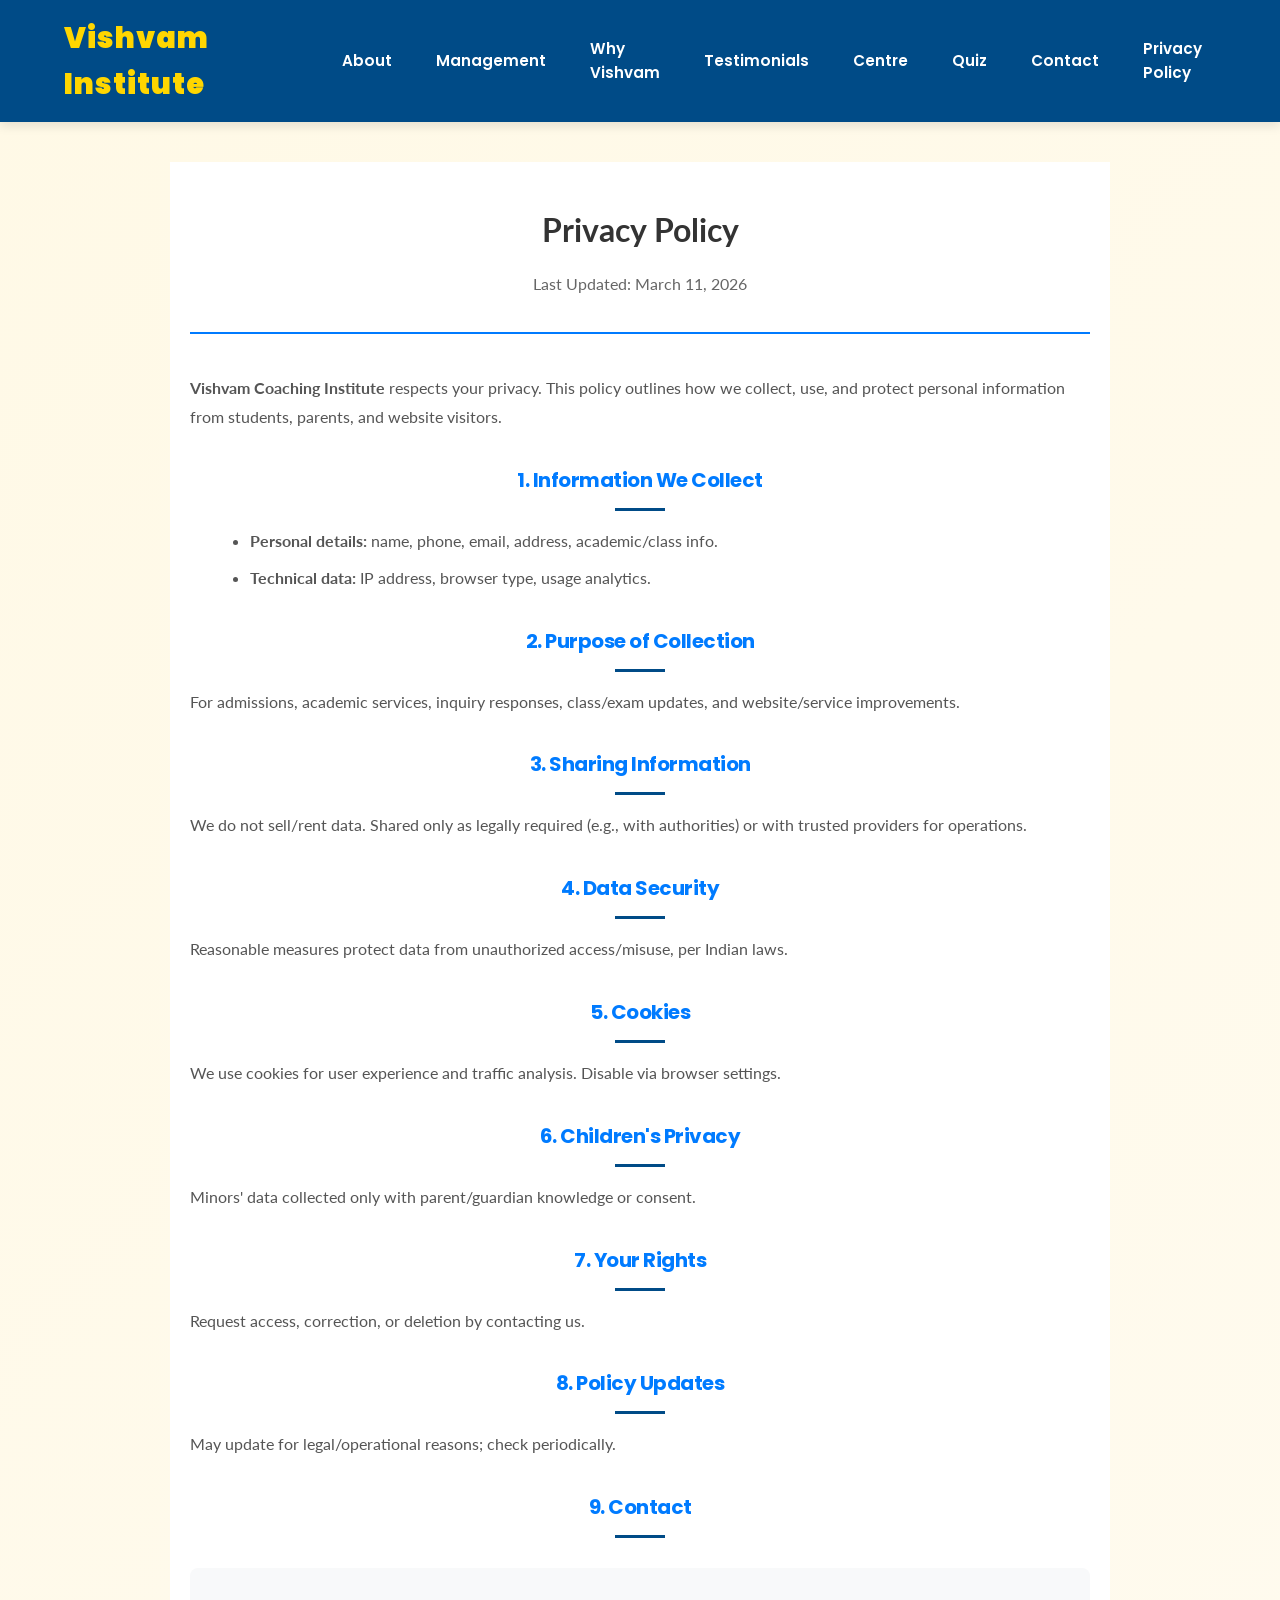
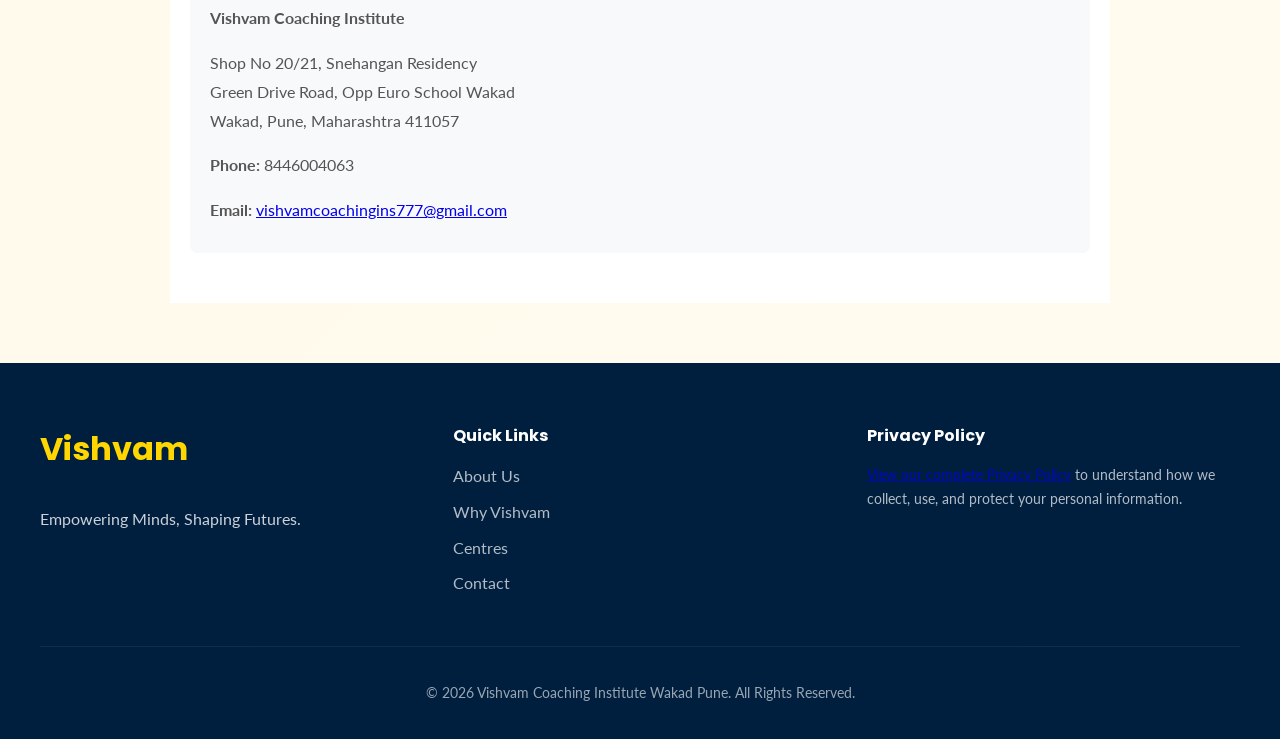
==== privacy.html @ 4aec621d "fix" ====
<!DOCTYPE html>
<html lang="en">
<head>
    <meta charset="UTF-8">
    <meta name="viewport" content="width=device-width, initial-scale=1.0">
    <title>Privacy Policy - Vishvam Coaching Institute</title>
    <link rel="preconnect" href="https://fonts.googleapis.com">
    <link rel="preconnect" href="https://fonts.gstatic.com" crossorigin>
    <link href="https://fonts.googleapis.com/css2?family=Poppins:wght@400;600;700;900&family=Lato:wght@400;700&display=swap"
        rel="stylesheet">
    <link rel="stylesheet" href="styles.css">
    <style>
        .policy-container {
            max-width: 900px;
            margin: 40px auto;
            padding: 20px;
            background: #fff;
        }
        .policy-header {
            text-align: center;
            margin-bottom: 40px;
            padding-bottom: 20px;
            border-bottom: 2px solid #007bff;
        }
        .policy-header h1 {
            color: #333;
            margin-bottom: 10px;
        }
        .policy-header p {
            color: #666;
            font-size: 16px;
        }
        .policy-section {
            margin-bottom: 30px;
            line-height: 1.8;
        }
        .policy-section h2 {
            color: #007bff;
            font-size: 20px;
            margin-bottom: 12px;
            margin-top: 20px;
        }
        .policy-section p, .policy-section ul {
            color: #555;
            font-size: 16px;
            margin-bottom: 12px;
        }
        .policy-section ul {
            margin-left: 20px;
        }
        .policy-section li {
            margin-bottom: 8px;
        }
        .contact-info {
            background: #f8f9fa;
            padding: 20px;
            border-radius: 8px;
            margin-top: 30px;
        }
        .contact-info p {
            margin-bottom: 8px;
        }
    </style>
</head>
<body>
    <nav class="navbar">
        <div class="logo">
            <a href="index.html">Vishvam Institute</a>
        </div>
        <div class="hamburger" id="hamburger">
            <span></span>
            <span></span>
            <span></span>
        </div>
        <div class="nav-links" id="nav-links">
            <a href="index.html#about" class="nav-item">About</a>
            <a href="index.html#team" class="nav-item">Management</a>
            <a href="index.html#why" class="nav-item">Why Vishvam</a>
            <a href="index.html#testimonials" class="nav-item">Testimonials</a>
            <a href="index.html#gallery" class="nav-item">Centre</a>
            <a href="index.html#quiz" class="nav-item">Quiz</a>
            <a href="index.html#contact" class="nav-item">Contact</a>
            <a href="privacy.html" class="nav-item">Privacy Policy</a>
        </div>
    </nav>

    <div class="policy-container">
        <div class="policy-header">
            <h1>Privacy Policy</h1>
            <p>Last Updated: March 11, 2026</p>
        </div>

        <div class="policy-section">
            <p><strong>Vishvam Coaching Institute</strong> respects your privacy. This policy outlines how we collect, use, and protect personal information from students, parents, and website visitors.</p>
        </div>

        <div class="policy-section">
            <h2>1. Information We Collect</h2>
            <ul>
                <li><strong>Personal details:</strong> name, phone, email, address, academic/class info.</li>
                <li><strong>Technical data:</strong> IP address, browser type, usage analytics.</li>
            </ul>
        </div>

        <div class="policy-section">
            <h2>2. Purpose of Collection</h2>
            <p>For admissions, academic services, inquiry responses, class/exam updates, and website/service improvements.</p>
        </div>

        <div class="policy-section">
            <h2>3. Sharing Information</h2>
            <p>We do not sell/rent data. Shared only as legally required (e.g., with authorities) or with trusted providers for operations.</p>
        </div>

        <div class="policy-section">
            <h2>4. Data Security</h2>
            <p>Reasonable measures protect data from unauthorized access/misuse, per Indian laws.</p>
        </div>

        <div class="policy-section">
            <h2>5. Cookies</h2>
            <p>We use cookies for user experience and traffic analysis. Disable via browser settings.</p>
        </div>

        <div class="policy-section">
            <h2>6. Children's Privacy</h2>
            <p>Minors' data collected only with parent/guardian knowledge or consent.</p>
        </div>

        <div class="policy-section">
            <h2>7. Your Rights</h2>
            <p>Request access, correction, or deletion by contacting us.</p>
        </div>

        <div class="policy-section">
            <h2>8. Policy Updates</h2>
            <p>May update for legal/operational reasons; check periodically.</p>
        </div>

        <div class="policy-section">
            <h2>9. Contact</h2>
            <div class="contact-info">
                <p><strong>Vishvam Coaching Institute</strong></p>
                <p>Shop No 20/21, Snehangan Residency<br>Green Drive Road, Opp Euro School Wakad<br>Wakad, Pune, Maharashtra 411057</p>
                <p><strong>Phone:</strong> 8446004063</p>
                <p><strong>Email:</strong> <a href="mailto:vishvamcoachingins777@gmail.com">vishvamcoachingins777@gmail.com</a></p>
            </div>
        </div>
    </div>

    <footer class="modern-footer">
        <div class="footer-content">
            <div class="footer-brand">
                <h3>Vishvam</h3>
                <p>Empowering Minds, Shaping Futures.</p>
            </div>
            <div class="footer-links">
                <h4>Quick Links</h4>
                <a href="index.html#about">About Us</a>
                <a href="index.html#why">Why Vishvam</a>
                <a href="index.html#gallery">Centres</a>
                <a href="index.html#contact">Contact</a>
            </div>
            <div class="footer-legal">
                <h4>Privacy Policy</h4>
                <p><a href="privacy.html">View our complete Privacy Policy</a> to understand how we collect, use, and protect your personal information.</p>
            </div>
        </div>
        <div class="footer-bottom">
            <p>© 2026 Vishvam Coaching Institute Wakad Pune. All Rights Reserved.</p>
        </div>
    </footer>

    <script>
        // Hamburger Menu Script
        const hamburger = document.getElementById('hamburger');
        const navLinks = document.getElementById('nav-links');
        const navItems = document.querySelectorAll('.nav-item');

        hamburger.addEventListener('click', () => {
            navLinks.classList.toggle('active');
            hamburger.classList.toggle('active');
        });

        navItems.forEach(item => {
            item.addEventListener('click', () => {
                navLinks.classList.remove('active');
                hamburger.classList.remove('active');
            });
        });
    </script>
</body>
</html>
---- styles.css ----
body {
    font-family: 'Lato', sans-serif;
    margin: 0;
    background: linear-gradient(135deg, #FFF9E6 0%, #FFFBF0 100%);
    scroll-behavior: smooth;
    color: #333;
    font-weight: 400;
    line-height: 1.6;
}

/* Mobile-first responsive navigation and header */
.navbar {
    background: #004B87;
    padding: 15px 5%;
    display: flex;
    justify-content: space-between;
    align-items: center;
    position: sticky;
    top: 0;
    z-index: 1000;
    box-shadow: 0 4px 10px rgba(0, 0, 0, 0.1);
}

.logo a {
    color: #FFD600;
    font-size: 1.8em;
    font-weight: 900;
    font-family: 'Poppins', sans-serif;
    text-decoration: none;
    letter-spacing: 1px;
}

.nav-links {
    display: flex;
    gap: 20px;
    align-items: center;
}

.nav-links a {
    color: white;
    text-decoration: none;
    font-weight: 600;
    font-family: 'Poppins', sans-serif;
    font-size: 0.95em;
    padding: 8px 12px;
    border-radius: 5px;
    transition: all 0.3s ease;
}

.nav-links a:hover,
.nav-links a.active {
    background: rgba(255, 214, 0, 0.1);
    color: #FFD600;
}

.hamburger {
    display: none;
    flex-direction: column;
    cursor: pointer;
    gap: 6px;
    z-index: 1001;
}

.hamburger span {
    width: 30px;
    height: 3px;
    background-color: white;
    border-radius: 3px;
    transition: all 0.3s ease-in-out;
}

.hamburger.active span:nth-child(1) {
    transform: translateY(9px) rotate(45deg);
}

.hamburger.active span:nth-child(2) {
    opacity: 0;
}

.hamburger.active span:nth-child(3) {
    transform: translateY(-9px) rotate(-45deg);
}

.main-header {
    background: linear-gradient(135deg, #004B87 0%, #001f3f 100%);
    color: white;
    text-align: center;
    padding: 40px 20px 40px;
    position: relative;
    overflow: hidden;
    margin-bottom: 20px;
}


.main-header h1 {
    margin: 0;
    font-size: 3.5em;
    font-weight: 900;
    font-family: 'Poppins', sans-serif;
    color: #FFD600;
    text-shadow: 2px 2px 6px rgba(0, 0, 0, 0.4);
    margin-bottom: 15px;
}

.main-header .tagline {
    font-size: 1.5em;
    font-weight: 400;
    margin-bottom: 30px;
    opacity: 0.95;
    font-family: 'Lato', sans-serif;
}

.header-badges {
    display: flex;
    justify-content: center;
    gap: 15px;
    margin-bottom: 40px;
    flex-wrap: wrap;
}

.badge {
    background: rgba(255, 214, 0, 0.2);
    color: #FFD600;
    padding: 8px 16px;
    border-radius: 50px;
    font-weight: 700;
    border: 1px solid rgba(255, 214, 0, 0.4);
    font-size: 0.9em;
    letter-spacing: 0.5px;
}

.header-actions {
    display: flex;
    justify-content: center;
    gap: 20px;
    position: relative;
    z-index: 2;
    flex-wrap: wrap;
}

.btn {
    padding: 12px 30px;
    border-radius: 50px;
    font-family: 'Poppins', sans-serif;
    font-weight: 700;
    text-decoration: none;
    font-size: 1.1em;
    transition: all 0.3s ease;
    display: inline-block;
}

.btn-primary {
    background: #FFD600;
    color: #004B87;
    box-shadow: 0 4px 15px rgba(255, 214, 0, 0.4);
}

.btn-primary:hover {
    background: #ffea00;
    transform: translateY(-3px);
    box-shadow: 0 6px 20px rgba(255, 214, 0, 0.6);
}

.btn-secondary {
    background: transparent;
    color: white;
    border: 2px solid white;
}

.btn-secondary:hover {
    background: rgba(255, 255, 255, 0.1);
    transform: translateY(-3px);
}

section {
    padding: 25px 20px 20px;
    max-width: 1200px;
    margin: auto;
    animation: fadeInUp 1s ease-out;
}

@keyframes fadeInUp {
    from {
        opacity: 0;
        transform: translateY(30px);
    }

    to {
        opacity: 1;
        transform: translateY(0);
    }
}

h2 {
    text-align: center;
    margin-bottom: 20px;
    color: #333;
    font-size: 2.2em;
    position: relative;
    font-family: 'Poppins', sans-serif;
    font-weight: 700;
    letter-spacing: -0.5px;
}

h2::after {
    content: '';
    display: block;
    width: 50px;
    height: 3px;
    background: #004B87;
    margin: 10px auto;
}

/* Split Layout (Hero/About) */
.split-section {
    display: flex;
    flex-wrap: wrap;
    align-items: center;
    gap: 40px;
}

.split-section h2 {
    text-align: left;
    margin-bottom: 20px;
}

.split-section h2::after {
    margin: 10px 0;
}

.split-content {
    flex: 1;
    min-width: 300px;
}

.split-content p {
    font-size: 1.1em;
    color: #444;
    margin-bottom: 15px;
    line-height: 1.7;
}

.split-actions {
    margin-top: 30px;
    display: flex;
    gap: 15px;
    flex-wrap: wrap;
}

.split-image {
    flex: 1;
    min-width: 300px;
}

.split-image img {
    width: 100%;
    border-radius: 20px;
    box-shadow: 0 10px 30px rgba(0, 0, 0, 0.15);
    transition: transform 0.3s ease;
}

.split-image img:hover {
    transform: translateY(-5px);
}

.btn-outline {
    background: transparent;
    color: #004B87;
    border: 2px solid #004B87;
}

.btn-outline:hover {
    background: #004B87;
    color: white;
}

.full-width {
    width: 100%;
    box-sizing: border-box;
}

.team {
    display: flex;
    gap: 30px;
    flex-wrap: wrap;
    justify-content: center;
}

.card {
    background: white;
    padding: 30px 20px;
    border-radius: 15px;
    width: 280px;
    text-align: center;
    box-shadow: 0 8px 16px rgba(0, 0, 0, 0.1);
    transition: transform 0.3s ease, box-shadow 0.3s ease;
}

.card:hover {
    transform: translateY(-10px);
    box-shadow: 0 12px 24px rgba(0, 0, 0, 0.2);
}

.card h3 {
    margin: 0 0 10px 0;
    color: #004B87;
    font-family: 'Poppins', sans-serif;
    font-weight: 700;
    font-size: 1.3em;
}

.gallery {
    display: flex;
    gap: 20px;
    flex-wrap: wrap;
    justify-content: center;
}

.gallery-item {
    position: relative;
    margin: 0;
    overflow: hidden;
    border-radius: 15px;
    box-shadow: 0 8px 16px rgba(0, 0, 0, 0.1);
    transition: all 0.3s ease;
}

.gallery-item img {
    width: 300px;
    max-width: 100%;
    height: 250px;
        object-fit: cover;
        display: block;
    border-radius: 15px;
    transition: transform 0.3s ease;
    }
    
    .gallery-item figcaption {
        position: absolute;
        bottom: 0;
        left: 0;
        right: 0;
        background: linear-gradient(to top, rgba(0, 75, 135, 0.95), rgba(0, 75, 135, 0.7), transparent);
        color: white;
        padding: 15px;
        text-align: center;
        font-weight: 600;
        font-size: 14px;
        font-family: 'Poppins', sans-serif;
        transform: translateY(0);
    transition: transform 0.3s ease;
}

.gallery-item:hover img {
    transform: scale(1.1);
}

.gallery-item:hover figcaption {
    background: linear-gradient(to top, rgba(0, 75, 135, 0.99), rgba(0, 75, 135, 0.85), rgba(0, 75, 135, 0.6));
}

.testimonials-container {
    position: relative;
    margin: 30px auto;
    max-width: 1200px;
}

.scroll-button {
    position: absolute;
    top: 50%;
    transform: translateY(-50%);
    background: #004B87;
    color: white;
    border: none;
    width: 50px;
    height: 50px;
    border-radius: 50%;
    font-size: 24px;
    cursor: pointer;
    z-index: 10;
    box-shadow: 0 4px 8px rgba(0, 0, 0, 0.2);
    transition: background 0.3s ease;
}

.scroll-button:hover {
    background: #FFD600;
    color: #004B87;
}

.scroll-left {
    left: -70px;
}

.scroll-right {
    right: -70px;
}

.testimonials {
    display: flex;
    gap: 30px;
    flex-wrap: nowrap;
    overflow-x: auto;
    overflow-y: hidden;
    padding: 20px 0;
    scroll-behavior: smooth;
}

.testimonial {
    background: linear-gradient(135deg, #FFD600 0%, #FFC200 100%);
    padding: 30px;
    border-radius: 15px;
    width: 300px;
    min-width: 300px;
    flex-shrink: 0;
    text-align: center;
    box-shadow: 0 8px 16px rgba(0, 0, 0, 0.1);
    transition: transform 0.3s ease, box-shadow 0.3s ease;
    border-left: 5px solid #004B87;
}

.testimonial:hover {
    transform: translateY(-10px);
    box-shadow: 0 12px 24px rgba(0, 0, 0, 0.2);
}

.testimonial p {
    color: #333;
    font-size: 0.95em;
    line-height: 1.7;
    margin: 10px 0;
    font-family: 'Lato', sans-serif;
}

.testimonial .rating {
    color: #004B87;
    font-size: 1.3em;
    margin: 10px 0;
    letter-spacing: 2px;
    font-family: 'Poppins', sans-serif;
}

.testimonial .name {
    font-weight: bold;
    color: #004B87;
    font-size: 1.1em;
    margin-top: 15px;
    font-family: 'Poppins', sans-serif;
    font-weight: 700;
}

.shorts {
    display: flex;
    gap: 20px;
    flex-wrap: wrap;
    justify-content: center;
}

.shorts iframe {
    border-radius: 15px;
    box-shadow: 0 8px 16px rgba(0, 0, 0, 0.1);
    max-width: 100%;
}

/* Contact Section Redesign */
.contact-section {
    background: #fff;
    border-radius: 20px;
    box-shadow: 0 10px 40px rgba(0, 0, 0, 0.08);
    margin: 50px auto;
    padding: 15px 40px;
    max-width: 1200px;
}

.contact-grid {
    display: block;
    margin-top: 30px;
}

.contact-info {
    flex: 1;
    min-width: 300px;
}

.contact-info h3 {
    font-family: 'Poppins', sans-serif;
    color: #004B87;
    font-size: 1.5em;
    margin-top: 0;
    margin-bottom: 20px;
}

.contact-methods-horizontal {
    display: flex;
    flex-wrap: wrap;
    gap: 20px;
    justify-content: space-between;
    margin-top: 30px;
    overflow: scroll;
}

.info-item {
    display: flex;
    gap: 8px;
    margin-bottom: 20px;
    align-items: anchor-center;
    flex: 1;
    min-width: 290px;
}

.info-item .icon {
    font-size: 1.3em;
    background: #f0f4f8;
    padding: 10px;
    border-radius: 50%;
    color: #004B87;
}

.info-item p {
    margin: 0;
    color: #444;
    font-size: 1.05em;
    line-height: 1.5;
    padding-top: 5px;
}

.info-item a {
    color: #004B87;
    text-decoration: none;
    font-weight: bold;
}

.map-container {
    margin-top: 30px;
    border-radius: 10px;
    overflow: hidden;
    box-shadow: 0 5px 15px rgba(0, 0, 0, 0.1);
}


/* Modern Footer */
.modern-footer {
    background: #001f3f;
    color: white;
    padding: 60px 20px 20px;
    margin-top: 60px;
}

.footer-content {
    max-width: 1200px;
    margin: auto;
    display: flex;
    flex-wrap: wrap;
    gap: 40px;
    justify-content: space-between;
}

.footer-brand {
    flex: 1;
    min-width: 250px;
}

.footer-brand h3 {
    color: #FFD600;
    font-family: 'Poppins', sans-serif;
    font-size: 2em;
    margin-top: 0;
}

.footer-brand p {
    opacity: 0.8;
}

.footer-links {
    flex: 1;
    min-width: 150px;
}

.footer-links h4,
.footer-legal h4 {
    color: white;
    font-family: 'Poppins', sans-serif;
    margin-top: 0;
    margin-bottom: 15px;
}

.footer-links a {
    display: block;
    color: rgba(255, 255, 255, 0.7);
    text-decoration: none;
    margin-bottom: 10px;
    transition: color 0.3s ease;
}

.footer-links a:hover {
    color: #FFD600;
}

.footer-legal {
    flex: 1;
    min-width: 250px;
}

.footer-legal p {
    opacity: 0.7;
    font-size: 0.9em;
    line-height: 1.6;
}

.footer-bottom {
    max-width: 1200px;
    margin: 40px auto 0;
    padding-top: 20px;
    border-top: 1px solid rgba(255, 255, 255, 0.1);
    text-align: center;
    opacity: 0.6;
    font-size: 0.9em;
}

.whatsapp {
    position: fixed;
    bottom: 30px;
    right: 30px;
    background: linear-gradient(135deg, #25D366 0%, #128C7E 100%);
    color: white;
    padding: 16px 24px;
    border-radius: 50px;
    text-decoration: none;
    font-weight: bold;
    box-shadow: 0 4px 8px rgba(0, 0, 0, 0.2);
    transition: transform 0.3s ease;
}

.whatsapp:hover {
    transform: scale(1.1);
}

.quiz-container {
    background: white;
    padding: 30px;
    border-radius: 15px;
    box-shadow: 0 8px 16px rgba(0, 0, 0, 0.1);
    max-width: 800px;
    margin: 0 auto;
}

.quiz-question {
    margin: 20px 0;
    padding: 15px;
    background: #f9f9f9;
    border-left: 4px solid #004B87;
    border-radius: 5px;
    font-family: 'Lato', sans-serif;
}

.quiz-question label {
    display: block;
    margin: 10px 0;
    cursor: pointer;
    font-weight: 500;
}

.quiz-question input[type="radio"] {
    margin-right: 10px;
    cursor: pointer;
}

.quiz-button {
    background: linear-gradient(135deg, #004B87 0%, #003d6b 100%);
    color: white;
    border: none;
    padding: 15px 40px;
    border-radius: 8px;
    font-size: 1.1em;
    cursor: pointer;
    margin-top: 30px;
    width: 100%;
    transition: background 0.3s ease;
    font-family: 'Poppins', sans-serif;
    font-weight: 700;
    letter-spacing: 0.5px;
}

.quiz-button:hover {
    background: linear-gradient(135deg, #FFD600 0%, #FFC200 100%);
    color: #004B87;
}

.result-container {
    background: linear-gradient(135deg, #FFD600 0%, #FFC200 100%);
    padding: 30px;
    border-radius: 15px;
    text-align: center;
    margin-top: 30px;
}

.result-score {
    font-size: 3em;
    font-weight: bold;
    color: #004B87;
    margin: 20px 0;
    font-family: 'Poppins', sans-serif;
}

.result-text {
    font-size: 1.3em;
    color: #333;
    margin: 10px 0;
    font-family: 'Lato', sans-serif;
}

.result-button {
    background: #004B87;
    color: white;
    border: none;
    padding: 12px 30px;
    border-radius: 8px;
    font-size: 1em;
    cursor: pointer;
    margin-top: 20px;
    transition: background 0.3s ease;
}

.result-button:hover {
    background: #FFD600;
    color: #004B87;
}

.quiz-progress {
    text-align: center;
    margin-bottom: 30px;
    font-size: 1.1em;
    color: #004B87;
    font-weight: bold;
    font-family: 'Poppins', sans-serif;
    letter-spacing: 0.5px;
}

.why-content {
    background: white;
    padding: 40px;
    border-radius: 15px;
    box-shadow: 0 8px 16px rgba(0, 0, 0, 0.1);
}

.why-content p {
    font-size: 1.05em;
    line-height: 1.8;
    margin-bottom: 25px;
    color: #333;
    transition: transform 0.3s ease;
}

.why-content p:hover {
    transform: translateX(5px);
}

.why-content strong {
    color: #004B87;
    font-family: 'Poppins', sans-serif;
    font-weight: 700;
}

@media (max-width: 900px) {
    .main-header h1 {
        font-size: 2.8em;
    }
}

@media (max-width: 768px) {
    .hamburger {
        display: flex;
    }

    .nav-links {
        position: fixed;
        top: 0;
        right: -100%;
        height: 100vh;
        width: 250px;
        background: #004B87;
        flex-direction: column;
        justify-content: center;
        align-items: center;
        padding: 80px 0 0 0;
        box-shadow: -4px 0 10px rgba(0, 0, 0, 0.2);
        transition: right 0.4s ease;
    }

    .nav-links.active {
        right: 0;
    }

    .nav-links a {
        font-size: 1.2em;
        margin: 15px 0;
        width: 100%;
        text-align: center;
    }

    .main-header {
        padding: 80px 15px 60px;
    }

    .main-header h1 {
        font-size: 2.2em;
    }

    .main-header .tagline {
        font-size: 1.2em;
    }

    section {
        padding: 40px 15px;
    }

    h2 {
        font-size: 1.8em;
    }

    .card {
        width: 100%;
    }
}

@media (max-width: 480px) {
    .scroll-button {
        display: none;
    }

    .logo a {
        font-size: 1.5em;
    }

    .main-header {
        padding: 60px 10px 50px;
    }

    .main-header h1 {
        font-size: 1.8em;
    }

    .main-header .tagline {
        font-size: 1em;
        margin-bottom: 20px;
    }

    .header-badges {
        gap: 10px;
        margin-bottom: 25px;
    }

    .badge {
        font-size: 0.8em;
        padding: 6px 12px;
    }

    .header-actions {
        flex-direction: column;
        gap: 15px;
        width: 100%;
    }

    .btn {
        width: 100%;
        box-sizing: border-box;
    }

    section {
        padding: 30px 10px;
    }

    h2 {
        font-size: 1.5em;
    }

    .gallery img {
        width: 100%;
        height: auto;
    }
}
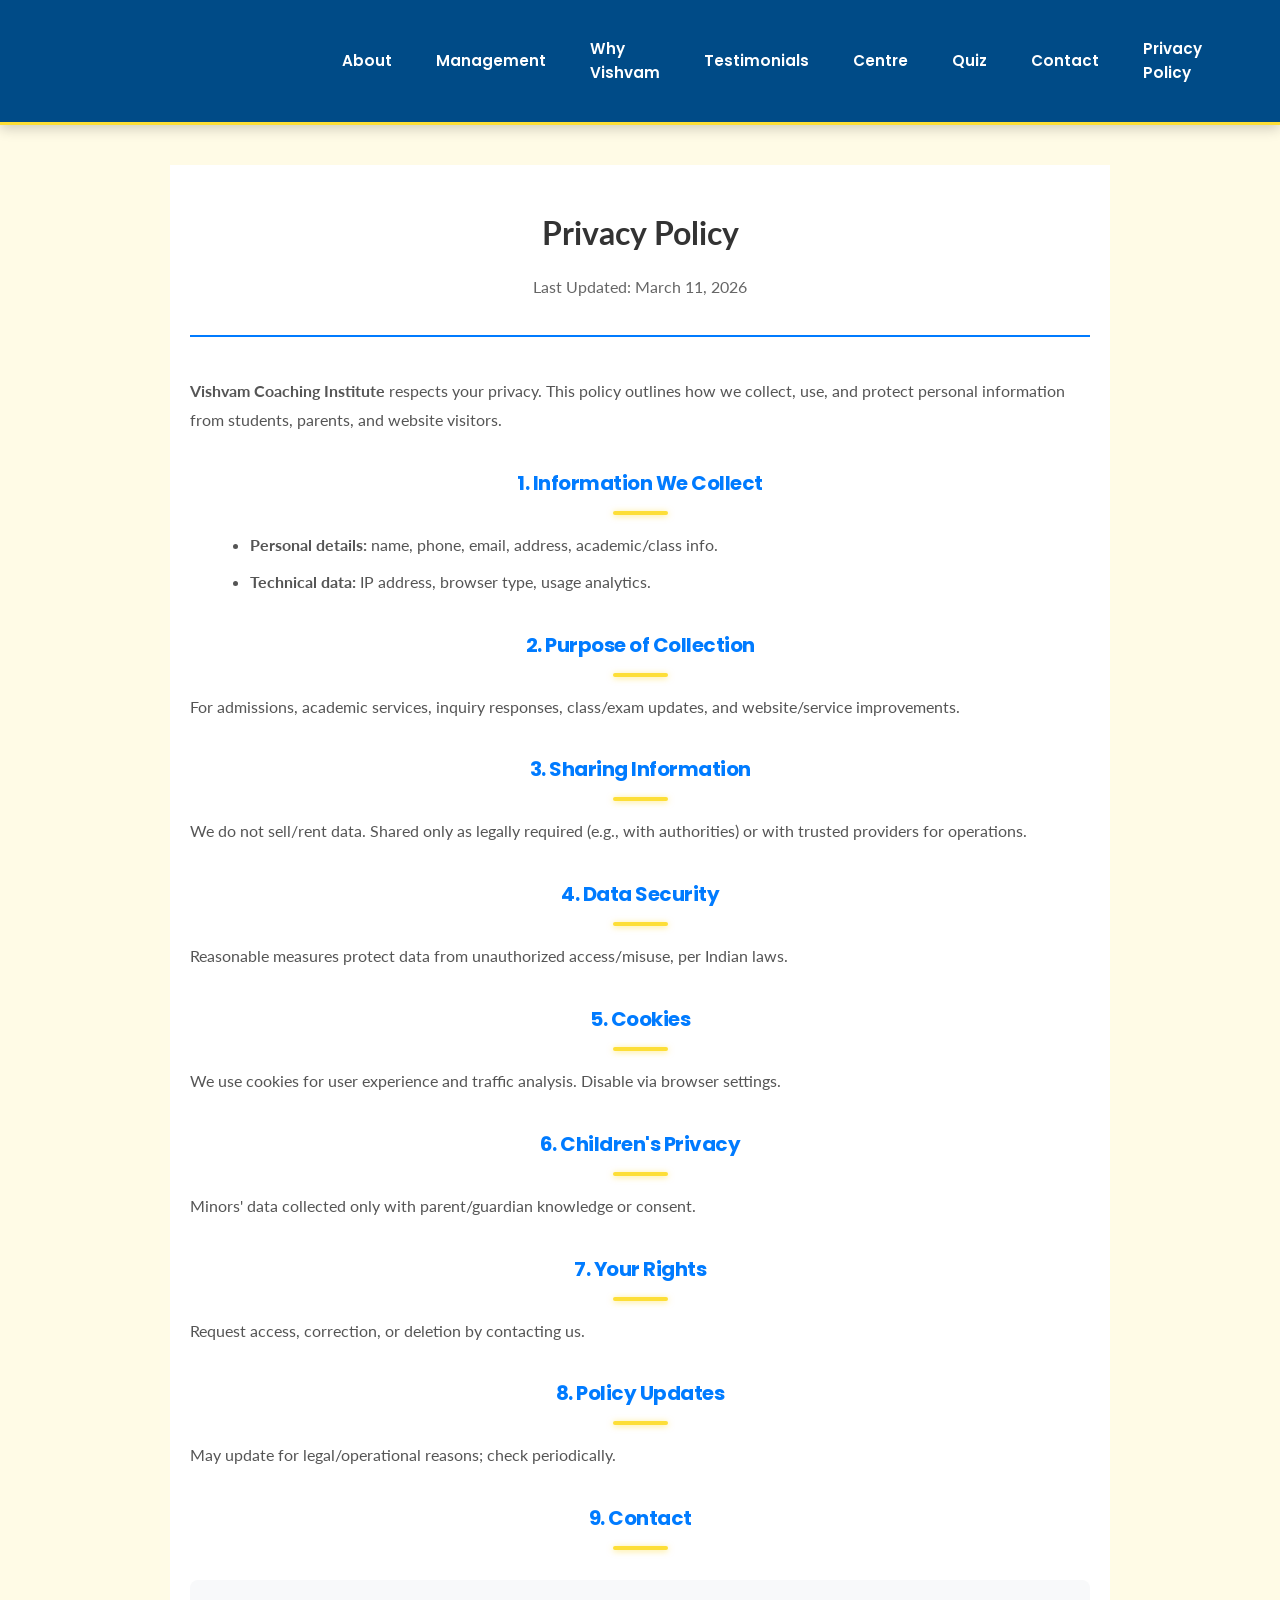
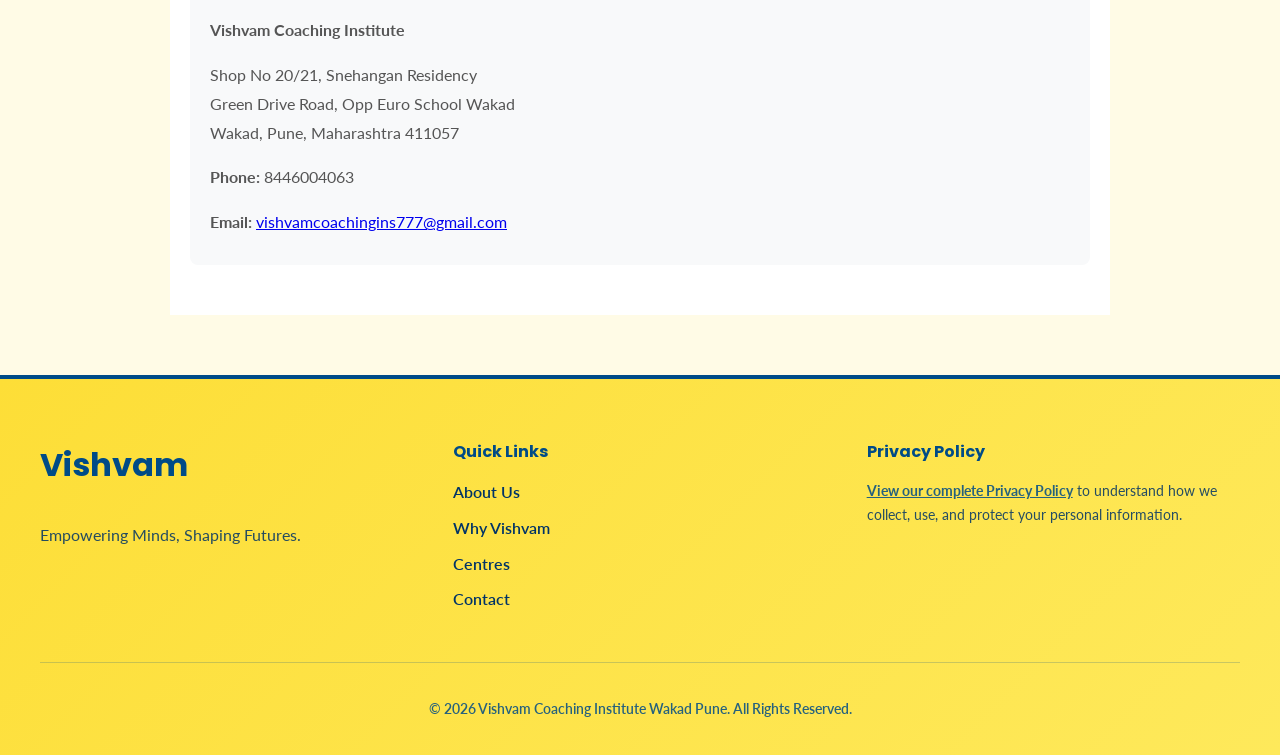
==== commit 16a4ac60: "fix" ====
--- a/privacy.html
+++ b/privacy.html
@@ -1,193 +1,193 @@
-<!DOCTYPE html>
-<html lang="en">
-<head>
-    <meta charset="UTF-8">
-    <meta name="viewport" content="width=device-width, initial-scale=1.0">
-    <title>Privacy Policy - Vishvam Coaching Institute</title>
-    <link rel="preconnect" href="https://fonts.googleapis.com">
-    <link rel="preconnect" href="https://fonts.gstatic.com" crossorigin>
-    <link href="https://fonts.googleapis.com/css2?family=Poppins:wght@400;600;700;900&family=Lato:wght@400;700&display=swap"
-        rel="stylesheet">
-    <link rel="stylesheet" href="styles.css">
-    <style>
-        .policy-container {
-            max-width: 900px;
-            margin: 40px auto;
-            padding: 20px;
-            background: #fff;
-        }
-        .policy-header {
-            text-align: center;
-            margin-bottom: 40px;
-            padding-bottom: 20px;
-            border-bottom: 2px solid #007bff;
-        }
-        .policy-header h1 {
-            color: #333;
-            margin-bottom: 10px;
-        }
-        .policy-header p {
-            color: #666;
-            font-size: 16px;
-        }
-        .policy-section {
-            margin-bottom: 30px;
-            line-height: 1.8;
-        }
-        .policy-section h2 {
-            color: #007bff;
-            font-size: 20px;
-            margin-bottom: 12px;
-            margin-top: 20px;
-        }
-        .policy-section p, .policy-section ul {
-            color: #555;
-            font-size: 16px;
-            margin-bottom: 12px;
-        }
-        .policy-section ul {
-            margin-left: 20px;
-        }
-        .policy-section li {
-            margin-bottom: 8px;
-        }
-        .contact-info {
-            background: #f8f9fa;
-            padding: 20px;
-            border-radius: 8px;
-            margin-top: 30px;
-        }
-        .contact-info p {
-            margin-bottom: 8px;
-        }
-    </style>
-</head>
-<body>
-    <nav class="navbar">
-        <div class="logo">
-            <a href="index.html">Vishvam Institute</a>
-        </div>
-        <div class="hamburger" id="hamburger">
-            <span></span>
-            <span></span>
-            <span></span>
-        </div>
-        <div class="nav-links" id="nav-links">
-            <a href="index.html#about" class="nav-item">About</a>
-            <a href="index.html#team" class="nav-item">Management</a>
-            <a href="index.html#why" class="nav-item">Why Vishvam</a>
-            <a href="index.html#testimonials" class="nav-item">Testimonials</a>
-            <a href="index.html#gallery" class="nav-item">Centre</a>
-            <a href="index.html#quiz" class="nav-item">Quiz</a>
-            <a href="index.html#contact" class="nav-item">Contact</a>
-            <a href="privacy.html" class="nav-item">Privacy Policy</a>
-        </div>
-    </nav>
-
-    <div class="policy-container">
-        <div class="policy-header">
-            <h1>Privacy Policy</h1>
-            <p>Last Updated: March 11, 2026</p>
-        </div>
-
-        <div class="policy-section">
-            <p><strong>Vishvam Coaching Institute</strong> respects your privacy. This policy outlines how we collect, use, and protect personal information from students, parents, and website visitors.</p>
-        </div>
-
-        <div class="policy-section">
-            <h2>1. Information We Collect</h2>
-            <ul>
-                <li><strong>Personal details:</strong> name, phone, email, address, academic/class info.</li>
-                <li><strong>Technical data:</strong> IP address, browser type, usage analytics.</li>
-            </ul>
-        </div>
-
-        <div class="policy-section">
-            <h2>2. Purpose of Collection</h2>
-            <p>For admissions, academic services, inquiry responses, class/exam updates, and website/service improvements.</p>
-        </div>
-
-        <div class="policy-section">
-            <h2>3. Sharing Information</h2>
-            <p>We do not sell/rent data. Shared only as legally required (e.g., with authorities) or with trusted providers for operations.</p>
-        </div>
-
-        <div class="policy-section">
-            <h2>4. Data Security</h2>
-            <p>Reasonable measures protect data from unauthorized access/misuse, per Indian laws.</p>
-        </div>
-
-        <div class="policy-section">
-            <h2>5. Cookies</h2>
-            <p>We use cookies for user experience and traffic analysis. Disable via browser settings.</p>
-        </div>
-
-        <div class="policy-section">
-            <h2>6. Children's Privacy</h2>
-            <p>Minors' data collected only with parent/guardian knowledge or consent.</p>
-        </div>
-
-        <div class="policy-section">
-            <h2>7. Your Rights</h2>
-            <p>Request access, correction, or deletion by contacting us.</p>
-        </div>
-
-        <div class="policy-section">
-            <h2>8. Policy Updates</h2>
-            <p>May update for legal/operational reasons; check periodically.</p>
-        </div>
-
-        <div class="policy-section">
-            <h2>9. Contact</h2>
-            <div class="contact-info">
-                <p><strong>Vishvam Coaching Institute</strong></p>
-                <p>Shop No 20/21, Snehangan Residency<br>Green Drive Road, Opp Euro School Wakad<br>Wakad, Pune, Maharashtra 411057</p>
-                <p><strong>Phone:</strong> 8446004063</p>
-                <p><strong>Email:</strong> <a href="mailto:vishvamcoachingins777@gmail.com">vishvamcoachingins777@gmail.com</a></p>
-            </div>
-        </div>
-    </div>
-
-    <footer class="modern-footer">
-        <div class="footer-content">
-            <div class="footer-brand">
-                <h3>Vishvam</h3>
-                <p>Empowering Minds, Shaping Futures.</p>
-            </div>
-            <div class="footer-links">
-                <h4>Quick Links</h4>
-                <a href="index.html#about">About Us</a>
-                <a href="index.html#why">Why Vishvam</a>
-                <a href="index.html#gallery">Centres</a>
-                <a href="index.html#contact">Contact</a>
-            </div>
-            <div class="footer-legal">
-                <h4>Privacy Policy</h4>
-                <p><a href="privacy.html">View our complete Privacy Policy</a> to understand how we collect, use, and protect your personal information.</p>
-            </div>
-        </div>
-        <div class="footer-bottom">
-            <p>© 2026 Vishvam Coaching Institute Wakad Pune. All Rights Reserved.</p>
-        </div>
-    </footer>
-
-    <script>
-        // Hamburger Menu Script
-        const hamburger = document.getElementById('hamburger');
-        const navLinks = document.getElementById('nav-links');
-        const navItems = document.querySelectorAll('.nav-item');
-
-        hamburger.addEventListener('click', () => {
-            navLinks.classList.toggle('active');
-            hamburger.classList.toggle('active');
-        });
-
-        navItems.forEach(item => {
-            item.addEventListener('click', () => {
-                navLinks.classList.remove('active');
-                hamburger.classList.remove('active');
-            });
-        });
-    </script>
-</body>
-</html>
+<!DOCTYPE html>
+<html lang="en">
+<head>
+    <meta charset="UTF-8">
+    <meta name="viewport" content="width=device-width, initial-scale=1.0">
+    <title>Privacy Policy - Vishvam Coaching Institute</title>
+    <link rel="preconnect" href="https://fonts.googleapis.com">
+    <link rel="preconnect" href="https://fonts.gstatic.com" crossorigin>
+    <link href="https://fonts.googleapis.com/css2?family=Poppins:wght@400;600;700;900&family=Lato:wght@400;700&display=swap"
+        rel="stylesheet">
+    <link rel="stylesheet" href="styles.css">
+    <style>
+        .policy-container {
+            max-width: 900px;
+            margin: 40px auto;
+            padding: 20px;
+            background: #fff;
+        }
+        .policy-header {
+            text-align: center;
+            margin-bottom: 40px;
+            padding-bottom: 20px;
+            border-bottom: 2px solid #007bff;
+        }
+        .policy-header h1 {
+            color: #333;
+            margin-bottom: 10px;
+        }
+        .policy-header p {
+            color: #666;
+            font-size: 16px;
+        }
+        .policy-section {
+            margin-bottom: 30px;
+            line-height: 1.8;
+        }
+        .policy-section h2 {
+            color: #007bff;
+            font-size: 20px;
+            margin-bottom: 12px;
+            margin-top: 20px;
+        }
+        .policy-section p, .policy-section ul {
+            color: #555;
+            font-size: 16px;
+            margin-bottom: 12px;
+        }
+        .policy-section ul {
+            margin-left: 20px;
+        }
+        .policy-section li {
+            margin-bottom: 8px;
+        }
+        .contact-info {
+            background: #f8f9fa;
+            padding: 20px;
+            border-radius: 8px;
+            margin-top: 30px;
+        }
+        .contact-info p {
+            margin-bottom: 8px;
+        }
+    </style>
+</head>
+<body>
+    <nav class="navbar">
+        <div class="logo">
+            <a href="index.html">Vishvam Institute</a>
+        </div>
+        <div class="hamburger" id="hamburger">
+            <span></span>
+            <span></span>
+            <span></span>
+        </div>
+        <div class="nav-links" id="nav-links">
+            <a href="index.html#about" class="nav-item">About</a>
+            <a href="index.html#team" class="nav-item">Management</a>
+            <a href="index.html#why" class="nav-item">Why Vishvam</a>
+            <a href="index.html#testimonials" class="nav-item">Testimonials</a>
+            <a href="index.html#gallery" class="nav-item">Centre</a>
+            <a href="index.html#quiz" class="nav-item">Quiz</a>
+            <a href="index.html#contact" class="nav-item">Contact</a>
+            <a href="privacy.html" class="nav-item">Privacy Policy</a>
+        </div>
+    </nav>
+
+    <div class="policy-container">
+        <div class="policy-header">
+            <h1>Privacy Policy</h1>
+            <p>Last Updated: March 11, 2026</p>
+        </div>
+
+        <div class="policy-section">
+            <p><strong>Vishvam Coaching Institute</strong> respects your privacy. This policy outlines how we collect, use, and protect personal information from students, parents, and website visitors.</p>
+        </div>
+
+        <div class="policy-section">
+            <h2>1. Information We Collect</h2>
+            <ul>
+                <li><strong>Personal details:</strong> name, phone, email, address, academic/class info.</li>
+                <li><strong>Technical data:</strong> IP address, browser type, usage analytics.</li>
+            </ul>
+        </div>
+
+        <div class="policy-section">
+            <h2>2. Purpose of Collection</h2>
+            <p>For admissions, academic services, inquiry responses, class/exam updates, and website/service improvements.</p>
+        </div>
+
+        <div class="policy-section">
+            <h2>3. Sharing Information</h2>
+            <p>We do not sell/rent data. Shared only as legally required (e.g., with authorities) or with trusted providers for operations.</p>
+        </div>
+
+        <div class="policy-section">
+            <h2>4. Data Security</h2>
+            <p>Reasonable measures protect data from unauthorized access/misuse, per Indian laws.</p>
+        </div>
+
+        <div class="policy-section">
+            <h2>5. Cookies</h2>
+            <p>We use cookies for user experience and traffic analysis. Disable via browser settings.</p>
+        </div>
+
+        <div class="policy-section">
+            <h2>6. Children's Privacy</h2>
+            <p>Minors' data collected only with parent/guardian knowledge or consent.</p>
+        </div>
+
+        <div class="policy-section">
+            <h2>7. Your Rights</h2>
+            <p>Request access, correction, or deletion by contacting us.</p>
+        </div>
+
+        <div class="policy-section">
+            <h2>8. Policy Updates</h2>
+            <p>May update for legal/operational reasons; check periodically.</p>
+        </div>
+
+        <div class="policy-section">
+            <h2>9. Contact</h2>
+            <div class="contact-info">
+                <p><strong>Vishvam Coaching Institute</strong></p>
+                <p>Shop No 20/21, Snehangan Residency<br>Green Drive Road, Opp Euro School Wakad<br>Wakad, Pune, Maharashtra 411057</p>
+                <p><strong>Phone:</strong> 8446004063</p>
+                <p><strong>Email:</strong> <a href="mailto:vishvamcoachingins777@gmail.com">vishvamcoachingins777@gmail.com</a></p>
+            </div>
+        </div>
+    </div>
+
+    <footer class="modern-footer">
+        <div class="footer-content">
+            <div class="footer-brand">
+                <h3>Vishvam</h3>
+                <p>Empowering Minds, Shaping Futures.</p>
+            </div>
+            <div class="footer-links">
+                <h4>Quick Links</h4>
+                <a href="index.html#about">About Us</a>
+                <a href="index.html#why">Why Vishvam</a>
+                <a href="index.html#gallery">Centres</a>
+                <a href="index.html#contact">Contact</a>
+            </div>
+            <div class="footer-legal">
+                <h4>Privacy Policy</h4>
+                <p><a href="privacy.html">View our complete Privacy Policy</a> to understand how we collect, use, and protect your personal information.</p>
+            </div>
+        </div>
+        <div class="footer-bottom">
+            <p>© 2026 Vishvam Coaching Institute Wakad Pune. All Rights Reserved.</p>
+        </div>
+    </footer>
+
+    <script>
+        // Hamburger Menu Script
+        const hamburger = document.getElementById('hamburger');
+        const navLinks = document.getElementById('nav-links');
+        const navItems = document.querySelectorAll('.nav-item');
+
+        hamburger.addEventListener('click', () => {
+            navLinks.classList.toggle('active');
+            hamburger.classList.toggle('active');
+        });
+
+        navItems.forEach(item => {
+            item.addEventListener('click', () => {
+                navLinks.classList.remove('active');
+                hamburger.classList.remove('active');
+            });
+        });
+    </script>
+</body>
+</html>
--- a/styles.css
+++ b/styles.css
@@ -1,880 +1,1023 @@
-body {
-    font-family: 'Lato', sans-serif;
-    margin: 0;
-    background: linear-gradient(135deg, #FFF9E6 0%, #FFFBF0 100%);
-    scroll-behavior: smooth;
-    color: #333;
-    font-weight: 400;
-    line-height: 1.6;
-}
-
-/* Mobile-first responsive navigation and header */
-.navbar {
-    background: #004B87;
-    padding: 15px 5%;
-    display: flex;
-    justify-content: space-between;
-    align-items: center;
-    position: sticky;
-    top: 0;
-    z-index: 1000;
-    box-shadow: 0 4px 10px rgba(0, 0, 0, 0.1);
-}
-
-.logo a {
-    color: #FFD600;
-    font-size: 1.8em;
-    font-weight: 900;
-    font-family: 'Poppins', sans-serif;
-    text-decoration: none;
-    letter-spacing: 1px;
-}
-
-.nav-links {
-    display: flex;
-    gap: 20px;
-    align-items: center;
-}
-
-.nav-links a {
-    color: white;
-    text-decoration: none;
-    font-weight: 600;
-    font-family: 'Poppins', sans-serif;
-    font-size: 0.95em;
-    padding: 8px 12px;
-    border-radius: 5px;
-    transition: all 0.3s ease;
-}
-
-.nav-links a:hover,
-.nav-links a.active {
-    background: rgba(255, 214, 0, 0.1);
-    color: #FFD600;
-}
-
-.hamburger {
-    display: none;
-    flex-direction: column;
-    cursor: pointer;
-    gap: 6px;
-    z-index: 1001;
-}
-
-.hamburger span {
-    width: 30px;
-    height: 3px;
-    background-color: white;
-    border-radius: 3px;
-    transition: all 0.3s ease-in-out;
-}
-
-.hamburger.active span:nth-child(1) {
-    transform: translateY(9px) rotate(45deg);
-}
-
-.hamburger.active span:nth-child(2) {
-    opacity: 0;
-}
-
-.hamburger.active span:nth-child(3) {
-    transform: translateY(-9px) rotate(-45deg);
-}
-
-.main-header {
-    background: linear-gradient(135deg, #004B87 0%, #001f3f 100%);
-    color: white;
-    text-align: center;
-    padding: 40px 20px 40px;
-    position: relative;
-    overflow: hidden;
-    margin-bottom: 20px;
-}
-
-
-.main-header h1 {
-    margin: 0;
-    font-size: 3.5em;
-    font-weight: 900;
-    font-family: 'Poppins', sans-serif;
-    color: #FFD600;
-    text-shadow: 2px 2px 6px rgba(0, 0, 0, 0.4);
-    margin-bottom: 15px;
-}
-
-.main-header .tagline {
-    font-size: 1.5em;
-    font-weight: 400;
-    margin-bottom: 30px;
-    opacity: 0.95;
-    font-family: 'Lato', sans-serif;
-}
-
-.header-badges {
-    display: flex;
-    justify-content: center;
-    gap: 15px;
-    margin-bottom: 40px;
-    flex-wrap: wrap;
-}
-
-.badge {
-    background: rgba(255, 214, 0, 0.2);
-    color: #FFD600;
-    padding: 8px 16px;
-    border-radius: 50px;
-    font-weight: 700;
-    border: 1px solid rgba(255, 214, 0, 0.4);
-    font-size: 0.9em;
-    letter-spacing: 0.5px;
-}
-
-.header-actions {
-    display: flex;
-    justify-content: center;
-    gap: 20px;
-    position: relative;
-    z-index: 2;
-    flex-wrap: wrap;
-}
-
-.btn {
-    padding: 12px 30px;
-    border-radius: 50px;
-    font-family: 'Poppins', sans-serif;
-    font-weight: 700;
-    text-decoration: none;
-    font-size: 1.1em;
-    transition: all 0.3s ease;
-    display: inline-block;
-}
-
-.btn-primary {
-    background: #FFD600;
-    color: #004B87;
-    box-shadow: 0 4px 15px rgba(255, 214, 0, 0.4);
-}
-
-.btn-primary:hover {
-    background: #ffea00;
-    transform: translateY(-3px);
-    box-shadow: 0 6px 20px rgba(255, 214, 0, 0.6);
-}
-
-.btn-secondary {
-    background: transparent;
-    color: white;
-    border: 2px solid white;
-}
-
-.btn-secondary:hover {
-    background: rgba(255, 255, 255, 0.1);
-    transform: translateY(-3px);
-}
-
-section {
-    padding: 25px 20px 20px;
-    max-width: 1200px;
-    margin: auto;
-    animation: fadeInUp 1s ease-out;
-}
-
-@keyframes fadeInUp {
-    from {
-        opacity: 0;
-        transform: translateY(30px);
-    }
-
-    to {
-        opacity: 1;
-        transform: translateY(0);
-    }
-}
-
-h2 {
-    text-align: center;
-    margin-bottom: 20px;
-    color: #333;
-    font-size: 2.2em;
-    position: relative;
-    font-family: 'Poppins', sans-serif;
-    font-weight: 700;
-    letter-spacing: -0.5px;
-}
-
-h2::after {
-    content: '';
-    display: block;
-    width: 50px;
-    height: 3px;
-    background: #004B87;
-    margin: 10px auto;
-}
-
-/* Split Layout (Hero/About) */
-.split-section {
-    display: flex;
-    flex-wrap: wrap;
-    align-items: center;
-    gap: 40px;
-}
-
-.split-section h2 {
-    text-align: left;
-    margin-bottom: 20px;
-}
-
-.split-section h2::after {
-    margin: 10px 0;
-}
-
-.split-content {
-    flex: 1;
-    min-width: 300px;
-}
-
-.split-content p {
-    font-size: 1.1em;
-    color: #444;
-    margin-bottom: 15px;
-    line-height: 1.7;
-}
-
-.split-actions {
-    margin-top: 30px;
-    display: flex;
-    gap: 15px;
-    flex-wrap: wrap;
-}
-
-.split-image {
-    flex: 1;
-    min-width: 300px;
-}
-
-.split-image img {
-    width: 100%;
-    border-radius: 20px;
-    box-shadow: 0 10px 30px rgba(0, 0, 0, 0.15);
-    transition: transform 0.3s ease;
-}
-
-.split-image img:hover {
-    transform: translateY(-5px);
-}
-
-.btn-outline {
-    background: transparent;
-    color: #004B87;
-    border: 2px solid #004B87;
-}
-
-.btn-outline:hover {
-    background: #004B87;
-    color: white;
-}
-
-.full-width {
-    width: 100%;
-    box-sizing: border-box;
-}
-
-.team {
-    display: flex;
-    gap: 30px;
-    flex-wrap: wrap;
-    justify-content: center;
-}
-
-.card {
-    background: white;
-    padding: 30px 20px;
-    border-radius: 15px;
-    width: 280px;
-    text-align: center;
-    box-shadow: 0 8px 16px rgba(0, 0, 0, 0.1);
-    transition: transform 0.3s ease, box-shadow 0.3s ease;
-}
-
-.card:hover {
-    transform: translateY(-10px);
-    box-shadow: 0 12px 24px rgba(0, 0, 0, 0.2);
-}
-
-.card h3 {
-    margin: 0 0 10px 0;
-    color: #004B87;
-    font-family: 'Poppins', sans-serif;
-    font-weight: 700;
-    font-size: 1.3em;
-}
-
-.gallery {
-    display: flex;
-    gap: 20px;
-    flex-wrap: wrap;
-    justify-content: center;
-}
-
-.gallery-item {
-    position: relative;
-    margin: 0;
-    overflow: hidden;
-    border-radius: 15px;
-    box-shadow: 0 8px 16px rgba(0, 0, 0, 0.1);
-    transition: all 0.3s ease;
-}
-
-.gallery-item img {
-    width: 300px;
-    max-width: 100%;
-    height: 250px;
-        object-fit: cover;
-        display: block;
-    border-radius: 15px;
-    transition: transform 0.3s ease;
-    }
-    
-    .gallery-item figcaption {
-        position: absolute;
-        bottom: 0;
-        left: 0;
-        right: 0;
-        background: linear-gradient(to top, rgba(0, 75, 135, 0.95), rgba(0, 75, 135, 0.7), transparent);
-        color: white;
-        padding: 15px;
-        text-align: center;
-        font-weight: 600;
-        font-size: 14px;
-        font-family: 'Poppins', sans-serif;
-        transform: translateY(0);
-    transition: transform 0.3s ease;
-}
-
-.gallery-item:hover img {
-    transform: scale(1.1);
-}
-
-.gallery-item:hover figcaption {
-    background: linear-gradient(to top, rgba(0, 75, 135, 0.99), rgba(0, 75, 135, 0.85), rgba(0, 75, 135, 0.6));
-}
-
-.testimonials-container {
-    position: relative;
-    margin: 30px auto;
-    max-width: 1200px;
-}
-
-.scroll-button {
-    position: absolute;
-    top: 50%;
-    transform: translateY(-50%);
-    background: #004B87;
-    color: white;
-    border: none;
-    width: 50px;
-    height: 50px;
-    border-radius: 50%;
-    font-size: 24px;
-    cursor: pointer;
-    z-index: 10;
-    box-shadow: 0 4px 8px rgba(0, 0, 0, 0.2);
-    transition: background 0.3s ease;
-}
-
-.scroll-button:hover {
-    background: #FFD600;
-    color: #004B87;
-}
-
-.scroll-left {
-    left: -70px;
-}
-
-.scroll-right {
-    right: -70px;
-}
-
-.testimonials {
-    display: flex;
-    gap: 30px;
-    flex-wrap: nowrap;
-    overflow-x: auto;
-    overflow-y: hidden;
-    padding: 20px 0;
-    scroll-behavior: smooth;
-}
-
-.testimonial {
-    background: linear-gradient(135deg, #FFD600 0%, #FFC200 100%);
-    padding: 30px;
-    border-radius: 15px;
-    width: 300px;
-    min-width: 300px;
-    flex-shrink: 0;
-    text-align: center;
-    box-shadow: 0 8px 16px rgba(0, 0, 0, 0.1);
-    transition: transform 0.3s ease, box-shadow 0.3s ease;
-    border-left: 5px solid #004B87;
-}
-
-.testimonial:hover {
-    transform: translateY(-10px);
-    box-shadow: 0 12px 24px rgba(0, 0, 0, 0.2);
-}
-
-.testimonial p {
-    color: #333;
-    font-size: 0.95em;
-    line-height: 1.7;
-    margin: 10px 0;
-    font-family: 'Lato', sans-serif;
-}
-
-.testimonial .rating {
-    color: #004B87;
-    font-size: 1.3em;
-    margin: 10px 0;
-    letter-spacing: 2px;
-    font-family: 'Poppins', sans-serif;
-}
-
-.testimonial .name {
-    font-weight: bold;
-    color: #004B87;
-    font-size: 1.1em;
-    margin-top: 15px;
-    font-family: 'Poppins', sans-serif;
-    font-weight: 700;
-}
-
-.shorts {
-    display: flex;
-    gap: 20px;
-    flex-wrap: wrap;
-    justify-content: center;
-}
-
-.shorts iframe {
-    border-radius: 15px;
-    box-shadow: 0 8px 16px rgba(0, 0, 0, 0.1);
-    max-width: 100%;
-}
-
-/* Contact Section Redesign */
-.contact-section {
-    background: #fff;
-    border-radius: 20px;
-    box-shadow: 0 10px 40px rgba(0, 0, 0, 0.08);
-    margin: 50px auto;
-    padding: 15px 40px;
-    max-width: 1200px;
-}
-
-.contact-grid {
-    display: block;
-    margin-top: 30px;
-}
-
-.contact-info {
-    flex: 1;
-    min-width: 300px;
-}
-
-.contact-info h3 {
-    font-family: 'Poppins', sans-serif;
-    color: #004B87;
-    font-size: 1.5em;
-    margin-top: 0;
-    margin-bottom: 20px;
-}
-
-.contact-methods-horizontal {
-    display: flex;
-    flex-wrap: wrap;
-    gap: 20px;
-    justify-content: space-between;
-    margin-top: 30px;
-    overflow: scroll;
-}
-
-.info-item {
-    display: flex;
-    gap: 8px;
-    margin-bottom: 20px;
-    align-items: anchor-center;
-    flex: 1;
-    min-width: 290px;
-}
-
-.info-item .icon {
-    font-size: 1.3em;
-    background: #f0f4f8;
-    padding: 10px;
-    border-radius: 50%;
-    color: #004B87;
-}
-
-.info-item p {
-    margin: 0;
-    color: #444;
-    font-size: 1.05em;
-    line-height: 1.5;
-    padding-top: 5px;
-}
-
-.info-item a {
-    color: #004B87;
-    text-decoration: none;
-    font-weight: bold;
-}
-
-.map-container {
-    margin-top: 30px;
-    border-radius: 10px;
-    overflow: hidden;
-    box-shadow: 0 5px 15px rgba(0, 0, 0, 0.1);
-}
-
-
-/* Modern Footer */
-.modern-footer {
-    background: #001f3f;
-    color: white;
-    padding: 60px 20px 20px;
-    margin-top: 60px;
-}
-
-.footer-content {
-    max-width: 1200px;
-    margin: auto;
-    display: flex;
-    flex-wrap: wrap;
-    gap: 40px;
-    justify-content: space-between;
-}
-
-.footer-brand {
-    flex: 1;
-    min-width: 250px;
-}
-
-.footer-brand h3 {
-    color: #FFD600;
-    font-family: 'Poppins', sans-serif;
-    font-size: 2em;
-    margin-top: 0;
-}
-
-.footer-brand p {
-    opacity: 0.8;
-}
-
-.footer-links {
-    flex: 1;
-    min-width: 150px;
-}
-
-.footer-links h4,
-.footer-legal h4 {
-    color: white;
-    font-family: 'Poppins', sans-serif;
-    margin-top: 0;
-    margin-bottom: 15px;
-}
-
-.footer-links a {
-    display: block;
-    color: rgba(255, 255, 255, 0.7);
-    text-decoration: none;
-    margin-bottom: 10px;
-    transition: color 0.3s ease;
-}
-
-.footer-links a:hover {
-    color: #FFD600;
-}
-
-.footer-legal {
-    flex: 1;
-    min-width: 250px;
-}
-
-.footer-legal p {
-    opacity: 0.7;
-    font-size: 0.9em;
-    line-height: 1.6;
-}
-
-.footer-bottom {
-    max-width: 1200px;
-    margin: 40px auto 0;
-    padding-top: 20px;
-    border-top: 1px solid rgba(255, 255, 255, 0.1);
-    text-align: center;
-    opacity: 0.6;
-    font-size: 0.9em;
-}
-
-.whatsapp {
-    position: fixed;
-    bottom: 30px;
-    right: 30px;
-    background: linear-gradient(135deg, #25D366 0%, #128C7E 100%);
-    color: white;
-    padding: 16px 24px;
-    border-radius: 50px;
-    text-decoration: none;
-    font-weight: bold;
-    box-shadow: 0 4px 8px rgba(0, 0, 0, 0.2);
-    transition: transform 0.3s ease;
-}
-
-.whatsapp:hover {
-    transform: scale(1.1);
-}
-
-.quiz-container {
-    background: white;
-    padding: 30px;
-    border-radius: 15px;
-    box-shadow: 0 8px 16px rgba(0, 0, 0, 0.1);
-    max-width: 800px;
-    margin: 0 auto;
-}
-
-.quiz-question {
-    margin: 20px 0;
-    padding: 15px;
-    background: #f9f9f9;
-    border-left: 4px solid #004B87;
-    border-radius: 5px;
-    font-family: 'Lato', sans-serif;
-}
-
-.quiz-question label {
-    display: block;
-    margin: 10px 0;
-    cursor: pointer;
-    font-weight: 500;
-}
-
-.quiz-question input[type="radio"] {
-    margin-right: 10px;
-    cursor: pointer;
-}
-
-.quiz-button {
-    background: linear-gradient(135deg, #004B87 0%, #003d6b 100%);
-    color: white;
-    border: none;
-    padding: 15px 40px;
-    border-radius: 8px;
-    font-size: 1.1em;
-    cursor: pointer;
-    margin-top: 30px;
-    width: 100%;
-    transition: background 0.3s ease;
-    font-family: 'Poppins', sans-serif;
-    font-weight: 700;
-    letter-spacing: 0.5px;
-}
-
-.quiz-button:hover {
-    background: linear-gradient(135deg, #FFD600 0%, #FFC200 100%);
-    color: #004B87;
-}
-
-.result-container {
-    background: linear-gradient(135deg, #FFD600 0%, #FFC200 100%);
-    padding: 30px;
-    border-radius: 15px;
-    text-align: center;
-    margin-top: 30px;
-}
-
-.result-score {
-    font-size: 3em;
-    font-weight: bold;
-    color: #004B87;
-    margin: 20px 0;
-    font-family: 'Poppins', sans-serif;
-}
-
-.result-text {
-    font-size: 1.3em;
-    color: #333;
-    margin: 10px 0;
-    font-family: 'Lato', sans-serif;
-}
-
-.result-button {
-    background: #004B87;
-    color: white;
-    border: none;
-    padding: 12px 30px;
-    border-radius: 8px;
-    font-size: 1em;
-    cursor: pointer;
-    margin-top: 20px;
-    transition: background 0.3s ease;
-}
-
-.result-button:hover {
-    background: #FFD600;
-    color: #004B87;
-}
-
-.quiz-progress {
-    text-align: center;
-    margin-bottom: 30px;
-    font-size: 1.1em;
-    color: #004B87;
-    font-weight: bold;
-    font-family: 'Poppins', sans-serif;
-    letter-spacing: 0.5px;
-}
-
-.why-content {
-    background: white;
-    padding: 40px;
-    border-radius: 15px;
-    box-shadow: 0 8px 16px rgba(0, 0, 0, 0.1);
-}
-
-.why-content p {
-    font-size: 1.05em;
-    line-height: 1.8;
-    margin-bottom: 25px;
-    color: #333;
-    transition: transform 0.3s ease;
-}
-
-.why-content p:hover {
-    transform: translateX(5px);
-}
-
-.why-content strong {
-    color: #004B87;
-    font-family: 'Poppins', sans-serif;
-    font-weight: 700;
-}
-
-@media (max-width: 900px) {
-    .main-header h1 {
-        font-size: 2.8em;
-    }
-}
-
-@media (max-width: 768px) {
-    .hamburger {
-        display: flex;
-    }
-
-    .nav-links {
-        position: fixed;
-        top: 0;
-        right: -100%;
-        height: 100vh;
-        width: 250px;
-        background: #004B87;
-        flex-direction: column;
-        justify-content: center;
-        align-items: center;
-        padding: 80px 0 0 0;
-        box-shadow: -4px 0 10px rgba(0, 0, 0, 0.2);
-        transition: right 0.4s ease;
-    }
-
-    .nav-links.active {
-        right: 0;
-    }
-
-    .nav-links a {
-        font-size: 1.2em;
-        margin: 15px 0;
-        width: 100%;
-        text-align: center;
-    }
-
-    .main-header {
-        padding: 80px 15px 60px;
-    }
-
-    .main-header h1 {
-        font-size: 2.2em;
-    }
-
-    .main-header .tagline {
-        font-size: 1.2em;
-    }
-
-    section {
-        padding: 40px 15px;
-    }
-
-    h2 {
-        font-size: 1.8em;
-    }
-
-    .card {
-        width: 100%;
-    }
-}
-
-@media (max-width: 480px) {
-    .scroll-button {
-        display: none;
-    }
-
-    .logo a {
-        font-size: 1.5em;
-    }
-
-    .main-header {
-        padding: 60px 10px 50px;
-    }
-
-    .main-header h1 {
-        font-size: 1.8em;
-    }
-
-    .main-header .tagline {
-        font-size: 1em;
-        margin-bottom: 20px;
-    }
-
-    .header-badges {
-        gap: 10px;
-        margin-bottom: 25px;
-    }
-
-    .badge {
-        font-size: 0.8em;
-        padding: 6px 12px;
-    }
-
-    .header-actions {
-        flex-direction: column;
-        gap: 15px;
-        width: 100%;
-    }
-
-    .btn {
-        width: 100%;
-        box-sizing: border-box;
-    }
-
-    section {
-        padding: 30px 10px;
-    }
-
-    h2 {
-        font-size: 1.5em;
-    }
-
-    .gallery img {
-        width: 100%;
-        height: auto;
-    }
+/* =========================================
+   VISHVAM COACHING INSTITUTE - GLOBAL THEME
+   Color Palette:
+     Yellow (primary bg): #FFD600 / #FFE020 / #FFFBE6
+     Royal Blue (text/accent): #004B87 / #003366
+     Red (CTA buttons): #D90000 / #B80000
+     White: #fff
+   ========================================= */
+
+/* ---- CSS Variables for easy theming ---- */
+:root {
+    --yellow-main: #FDDE37;
+    --yellow-light: #FFF8CC;
+    --yellow-bg: #FFFBE6;
+    --yellow-mid: #FEE95B;
+    --blue-main: #004B87;
+    --blue-dark: #003366;
+    --blue-deep: #001f3f;
+    --red-main: #D90000;
+    --red-dark: #B80000;
+    --red-glow: rgba(217, 0, 0, 0.35);
+    --white: #fff;
+    --text-dark: #222;
+    --text-mid: #444;
+}
+
+/* ---- Sticky Navbar Scroll Offset Fix ---- */
+/* Navbar is ~70px tall; this ensures anchor links scroll sections into full view */
+html {
+    scroll-padding-top: 75px;
+}
+
+section,
+.main-header,
+.contact-section {
+    scroll-margin-top: 75px;
+}
+
+/* ---- Body ---- */
+body {
+    font-family: 'Lato', sans-serif;
+    margin: 0;
+    background: var(--yellow-bg);
+    scroll-behavior: smooth;
+    color: var(--text-dark);
+    font-weight: 400;
+    line-height: 1.6;
+}
+
+/* ---- Navbar ---- */
+.navbar {
+    background: var(--blue-main);
+    padding: 15px 5%;
+    display: flex;
+    justify-content: space-between;
+    align-items: center;
+    position: sticky;
+    top: 0;
+    z-index: 1000;
+    box-shadow: 0 4px 12px rgba(0, 0, 0, 0.18);
+    border-bottom: 3px solid var(--yellow-main);
+}
+
+.logo {
+    visibility: hidden;
+}
+
+.logo a {
+    color: var(--yellow-main);
+    font-size: 1.8em;
+    font-weight: 900;
+    font-family: 'Poppins', sans-serif;
+    text-decoration: none;
+    letter-spacing: 1px;
+}
+
+.nav-links {
+    display: flex;
+    gap: 20px;
+    align-items: center;
+}
+
+.nav-links a {
+    color: white;
+    text-decoration: none;
+    font-weight: 600;
+    font-family: 'Poppins', sans-serif;
+    font-size: 0.95em;
+    padding: 8px 12px;
+    border-radius: 5px;
+    transition: all 0.3s ease;
+}
+
+.nav-links a:hover,
+.nav-links a.active {
+    background: var(--yellow-main);
+    color: var(--blue-dark);
+}
+
+/* ---- Hamburger ---- */
+.hamburger {
+    display: none;
+    flex-direction: column;
+    cursor: pointer;
+    gap: 6px;
+    z-index: 1001;
+}
+
+.hamburger span {
+    width: 29px;
+    height: 3px;
+    background-color: white;
+    border-radius: 3px;
+    transition: all 0.3s ease-in-out;
+}
+
+.hamburger.active span:nth-child(1) {
+    transform: translateY(9px) rotate(45deg);
+}
+
+.hamburger.active span:nth-child(2) {
+    opacity: 0;
+}
+
+.hamburger.active span:nth-child(3) {
+    transform: translateY(-9px) rotate(-45deg);
+}
+
+/* ---- Header ---- */
+.main-header {
+    background: transparent;
+    text-align: center;
+    padding: 0;
+    position: relative;
+    overflow: hidden;
+    margin-bottom: 20px;
+}
+
+.header-container {
+    background: linear-gradient(135deg, var(--yellow-main) 0%, var(--yellow-mid) 100%);
+    padding: 40px 20px 40px;
+    position: relative;
+    overflow: hidden;
+    box-shadow: 0 6px 24px rgba(255, 214, 0, 0.45);
+}
+
+.main-header h1 {
+    margin: 0;
+    font-size: 3.5em;
+    font-weight: 900;
+    font-family: 'Poppins', sans-serif;
+    color: var(--blue-main);
+    text-shadow: 1px 1px 4px rgba(0, 0, 0, 0.12);
+    margin-bottom: 15px;
+}
+
+.main-header .tagline {
+    font-size: 1.5em;
+    font-weight: 600;
+    margin-bottom: 30px;
+    color: var(--blue-dark);
+    font-family: 'Lato', sans-serif;
+}
+
+.header-badges {
+    display: flex;
+    justify-content: center;
+    gap: 15px;
+    margin-bottom: 40px;
+    flex-wrap: wrap;
+}
+
+.badge {
+    background: var(--blue-main);
+    color: var(--yellow-main);
+    padding: 8px 16px;
+    border-radius: 50px;
+    font-weight: 700;
+    border: 2px solid var(--blue-dark);
+    font-size: 0.9em;
+    letter-spacing: 0.5px;
+    box-shadow: 0 2px 8px rgba(0, 75, 135, 0.3);
+}
+
+.header-actions {
+    display: flex;
+    justify-content: center;
+    gap: 20px;
+    position: relative;
+    z-index: 2;
+    flex-wrap: wrap;
+}
+
+/* ---- Buttons ---- */
+.btn {
+    padding: 12px 30px;
+    border-radius: 50px;
+    font-family: 'Poppins', sans-serif;
+    font-weight: 700;
+    text-decoration: none;
+    font-size: 1.1em;
+    transition: all 0.3s ease;
+    display: inline-block;
+    cursor: pointer;
+}
+
+/* PRIMARY = RED (Enroll Now, Why Choose Us, etc.) */
+.btn-primary {
+    background: linear-gradient(135deg, var(--red-main) 0%, var(--red-dark) 100%);
+    color: white;
+    border: none;
+    box-shadow: 0 4px 18px var(--red-glow);
+    letter-spacing: 0.5px;
+}
+
+.btn-primary:hover {
+    background: linear-gradient(135deg, #FF1A1A 0%, var(--red-main) 100%);
+    transform: translateY(-3px);
+    box-shadow: 0 8px 24px rgba(217, 0, 0, 0.5);
+    color: white;
+}
+
+/* SECONDARY = Blue outline */
+.btn-secondary {
+    background: transparent;
+    color: var(--blue-main);
+    border: 2px solid var(--blue-main);
+}
+
+.btn-secondary:hover {
+    background: var(--blue-main);
+    color: var(--yellow-main);
+    transform: translateY(-3px);
+}
+
+/* OUTLINE = Blue → Yellow fill on hover */
+.btn-outline {
+    background: transparent;
+    color: var(--blue-main);
+    border: 2px solid var(--blue-main);
+}
+
+.btn-outline:hover {
+    background: var(--blue-main);
+    color: var(--yellow-main);
+    transform: translateY(-2px);
+}
+
+/* ---- Sections ---- */
+section {
+    padding: 25px 20px 20px;
+    max-width: 1200px;
+    margin: auto;
+    animation: fadeInUp 0.9s ease-out;
+}
+
+@keyframes fadeInUp {
+    from {
+        opacity: 0;
+        transform: translateY(30px);
+    }
+
+    to {
+        opacity: 1;
+        transform: translateY(0);
+    }
+}
+
+/* ---- Section Headings ---- */
+h2 {
+    text-align: center;
+    margin-bottom: 20px;
+    color: var(--blue-main);
+    font-size: 2.2em;
+    position: relative;
+    font-family: 'Poppins', sans-serif;
+    font-weight: 700;
+    letter-spacing: -0.5px;
+}
+
+h2::after {
+    content: '';
+    display: block;
+    width: 55px;
+    height: 4px;
+    background: var(--yellow-main);
+    border-radius: 2px;
+    margin: 10px auto;
+    box-shadow: 0 1px 6px rgba(255, 214, 0, 0.5);
+}
+
+/* ---- Split (About) Section ---- */
+.split-section {
+    display: flex;
+    flex-wrap: wrap;
+    align-items: center;
+    gap: 40px;
+    background: var(--white);
+    border-radius: 20px;
+    padding: 30px 30px !important;
+    box-shadow: 0 6px 24px rgba(0, 0, 0, 0.07);
+    border-left: 5px solid var(--yellow-main);
+}
+
+.split-section h2 {
+    text-align: left;
+    margin-bottom: 20px;
+}
+
+.split-section h2::after {
+    margin: 10px 0;
+}
+
+.split-content {
+    flex: 1;
+    min-width: 300px;
+}
+
+.split-content p {
+    font-size: 1.1em;
+    color: var(--text-mid);
+    margin-bottom: 15px;
+    line-height: 1.7;
+}
+
+.split-actions {
+    margin-top: 30px;
+    display: flex;
+    gap: 15px;
+    flex-wrap: wrap;
+}
+
+.split-image {
+    flex: 1;
+    min-width: 300px;
+}
+
+.split-image img {
+    width: 100%;
+    border-radius: 20px;
+    box-shadow: 0 10px 30px rgba(0, 0, 0, 0.15);
+    transition: transform 0.3s ease;
+    border: 3px solid var(--yellow-main);
+}
+
+.split-image img:hover {
+    transform: translateY(-5px);
+}
+
+/* ---- Team Cards ---- */
+.team {
+    display: flex;
+    gap: 30px;
+    flex-wrap: wrap;
+    justify-content: center;
+}
+
+.card {
+    background: var(--white);
+    padding: 30px 20px;
+    border-radius: 15px;
+    width: 280px;
+    text-align: center;
+    box-shadow: 0 8px 20px rgba(0, 0, 0, 0.09);
+    transition: transform 0.3s ease, box-shadow 0.3s ease;
+    border-top: 4px solid var(--yellow-main);
+}
+
+.card:hover {
+    transform: translateY(-10px);
+    box-shadow: 0 14px 30px rgba(255, 214, 0, 0.25);
+    border-top-color: var(--red-main);
+}
+
+.card h3 {
+    margin: 0 0 10px 0;
+    color: var(--blue-main);
+    font-family: 'Poppins', sans-serif;
+    font-weight: 700;
+    font-size: 1.3em;
+}
+
+/* ---- Gallery ---- */
+.gallery {
+    display: flex;
+    gap: 20px;
+    flex-wrap: wrap;
+    justify-content: center;
+}
+
+.gallery-item {
+    position: relative;
+    margin: 0;
+    overflow: hidden;
+    border-radius: 15px;
+    box-shadow: 0 8px 16px rgba(0, 0, 0, 0.1);
+    transition: all 0.3s ease;
+    border: 3px solid transparent;
+}
+
+.gallery-item:hover {
+    border-color: var(--yellow-main);
+}
+
+.gallery-item img {
+    width: 300px;
+    max-width: 100%;
+    height: 250px;
+    object-fit: cover;
+    display: block;
+    border-radius: 12px;
+    transition: transform 0.3s ease;
+}
+
+.gallery-item figcaption {
+    position: absolute;
+    bottom: 0;
+    left: 0;
+    right: 0;
+    background: linear-gradient(to top, rgba(0, 75, 135, 0.95), rgba(0, 75, 135, 0.7), transparent);
+    color: white;
+    padding: 15px;
+    text-align: center;
+    font-weight: 600;
+    font-size: 14px;
+    font-family: 'Poppins', sans-serif;
+    transform: translateY(0);
+    transition: transform 0.3s ease;
+}
+
+.gallery-item:hover img {
+    transform: scale(1.1);
+}
+
+.gallery-item:hover figcaption {
+    background: linear-gradient(to top, rgba(0, 75, 135, 0.99), rgba(0, 75, 135, 0.85), rgba(0, 75, 135, 0.6));
+}
+
+/* ---- Testimonials ---- */
+.testimonials-container {
+    position: relative;
+    margin: 30px auto;
+    max-width: 1200px;
+}
+
+.scroll-button {
+    position: absolute;
+    top: 50%;
+    transform: translateY(-50%);
+    background: var(--blue-main);
+    color: white;
+    border: none;
+    width: 50px;
+    height: 50px;
+    border-radius: 50%;
+    font-size: 24px;
+    cursor: pointer;
+    z-index: 10;
+    box-shadow: 0 4px 8px rgba(0, 0, 0, 0.2);
+    transition: all 0.3s ease;
+}
+
+.scroll-button:hover {
+    background: var(--yellow-main);
+    color: var(--blue-main);
+    transform: translateY(-50%) scale(1.1);
+}
+
+.scroll-left {
+    left: -70px;
+}
+
+.scroll-right {
+    right: -70px;
+}
+
+.testimonials {
+    display: flex;
+    gap: 30px;
+    flex-wrap: nowrap;
+    overflow-x: auto;
+    overflow-y: hidden;
+    padding: 20px 0;
+    scroll-behavior: smooth;
+}
+
+.testimonial {
+    background: linear-gradient(135deg, var(--yellow-main) 0%, var(--yellow-mid) 100%);
+    padding: 30px;
+    border-radius: 15px;
+    width: 300px;
+    min-width: 300px;
+    flex-shrink: 0;
+    text-align: center;
+    box-shadow: 0 8px 16px rgba(0, 0, 0, 0.1);
+    transition: transform 0.3s ease, box-shadow 0.3s ease;
+    border-left: 5px solid var(--blue-main);
+}
+
+.testimonial:hover {
+    transform: translateY(-10px);
+    box-shadow: 0 12px 28px rgba(255, 214, 0, 0.35);
+    border-left-color: var(--red-main);
+}
+
+.testimonial p {
+    color: #333;
+    font-size: 0.95em;
+    line-height: 1.7;
+    margin: 10px 0;
+    font-family: 'Lato', sans-serif;
+}
+
+.testimonial .rating {
+    color: var(--blue-main);
+    font-size: 1.3em;
+    margin: 10px 0;
+    letter-spacing: 2px;
+    font-family: 'Poppins', sans-serif;
+}
+
+.testimonial .name {
+    color: var(--blue-main);
+    font-size: 1.1em;
+    margin-top: 15px;
+    font-family: 'Poppins', sans-serif;
+    font-weight: 700;
+}
+
+/* ---- YouTube Shorts ---- */
+.shorts {
+    display: flex;
+    gap: 20px;
+    flex-wrap: wrap;
+    justify-content: center;
+    background: var(--white);
+    border-radius: 20px;
+    padding: 30px !important;
+    box-shadow: 0 6px 20px rgba(0, 0, 0, 0.07);
+    border-top: 4px solid var(--yellow-main);
+}
+
+.shorts iframe {
+    border-radius: 15px;
+    box-shadow: 0 8px 20px rgba(0, 0, 0, 0.12);
+    max-width: 100%;
+    /* border: 3px solid var(--yellow-main); */
+}
+
+/* ---- Contact Section ---- */
+.contact-section {
+    background: var(--white);
+    border-radius: 20px;
+    box-shadow: 0 10px 40px rgba(0, 0, 0, 0.08);
+    margin: 50px auto;
+    padding: 15px 40px;
+    max-width: 1200px;
+    border-top: 5px solid var(--yellow-main);
+}
+
+.contact-grid {
+    display: block;
+    margin-top: 30px;
+}
+
+.contact-info {
+    flex: 1;
+    min-width: 300px;
+}
+
+.contact-info h3 {
+    font-family: 'Poppins', sans-serif;
+    color: var(--blue-main);
+    font-size: 1.5em;
+    margin-top: 0;
+    margin-bottom: 20px;
+}
+
+.contact-methods-horizontal {
+    display: flex;
+    flex-wrap: wrap;
+    gap: 20px;
+    justify-content: space-between;
+    margin-top: 30px;
+    overflow: scroll;
+}
+
+.info-item {
+    display: flex;
+    gap: 8px;
+    margin-bottom: 20px;
+    align-items: anchor-center;
+    flex: 1;
+    min-width: 290px;
+}
+
+.info-item .icon {
+    font-size: 1.3em;
+    background: var(--yellow-light);
+    padding: 10px;
+    border-radius: 50%;
+    color: var(--blue-main);
+    border: 2px solid var(--yellow-main);
+}
+
+.info-item p {
+    margin: 0;
+    color: #444;
+    font-size: 1.05em;
+    line-height: 1.5;
+    padding-top: 5px;
+}
+
+.info-item a {
+    color: var(--blue-main);
+    text-decoration: none;
+    font-weight: bold;
+}
+
+.map-container {
+    margin-top: 30px;
+    border-radius: 10px;
+    overflow: hidden;
+    box-shadow: 0 5px 15px rgba(0, 0, 0, 0.1);
+    border: 3px solid var(--yellow-main);
+}
+
+/* ---- Footer ---- */
+.modern-footer {
+    background: linear-gradient(135deg, var(--yellow-main) 0%, var(--yellow-mid) 100%);
+    color: var(--blue-dark);
+    padding: 60px 20px 20px;
+    margin-top: 60px;
+    border-top: 4px solid var(--blue-main);
+}
+
+.footer-content {
+    max-width: 1200px;
+    margin: auto;
+    display: flex;
+    flex-wrap: wrap;
+    gap: 40px;
+    justify-content: space-between;
+}
+
+.footer-brand {
+    flex: 1;
+    min-width: 250px;
+}
+
+.footer-brand h3 {
+    color: var(--blue-main);
+    font-family: 'Poppins', sans-serif;
+    font-size: 2em;
+    margin-top: 0;
+}
+
+.footer-brand p {
+    color: var(--blue-dark);
+    opacity: 0.85;
+}
+
+.footer-links {
+    flex: 1;
+    min-width: 150px;
+}
+
+.footer-links h4,
+.footer-legal h4 {
+    color: var(--blue-main);
+    font-family: 'Poppins', sans-serif;
+    margin-top: 0;
+    margin-bottom: 15px;
+}
+
+.footer-links a {
+    display: block;
+    color: var(--blue-dark);
+    text-decoration: none;
+    margin-bottom: 10px;
+    font-weight: 600;
+    transition: color 0.3s ease;
+}
+
+.footer-links a:hover {
+    color: var(--red-main);
+    text-decoration: underline;
+}
+
+.footer-legal {
+    flex: 1;
+    min-width: 250px;
+}
+
+.footer-legal p {
+    color: var(--blue-dark);
+    opacity: 0.85;
+    font-size: 0.9em;
+    line-height: 1.6;
+}
+
+.footer-legal p a {
+    color: var(--blue-main);
+    font-weight: 700;
+    text-decoration: underline;
+}
+
+.footer-legal p a:hover {
+    color: var(--red-main);
+}
+
+.footer-bottom {
+    max-width: 1200px;
+    margin: 40px auto 0;
+    padding-top: 20px;
+    border-top: 1px solid rgba(0, 75, 135, 0.25);
+    text-align: center;
+    color: var(--blue-main);
+    font-weight: 600;
+    opacity: 0.85;
+    font-size: 0.9em;
+}
+
+/* ---- WhatsApp Button ---- */
+.whatsapp {
+    position: fixed;
+    bottom: 30px;
+    right: 30px;
+    background: linear-gradient(135deg, #25D366 0%, #128C7E 100%);
+    color: white;
+    padding: 10px 18px;
+    border-radius: 50px;
+    text-decoration: none;
+    font-weight: bold;
+    box-shadow: 0 4px 12px rgba(0, 0, 0, 0.25);
+    transition: transform 0.3s ease, box-shadow 0.3s ease;
+    font-family: 'Poppins', sans-serif;
+    z-index: 9;
+    font-size: 14px;
+}
+
+.whatsapp:hover {
+    transform: scale(1.1);
+    box-shadow: 0 8px 20px rgba(37, 211, 102, 0.4);
+}
+
+/* ---- Quiz Section ---- */
+.quiz-container {
+    background: var(--white);
+    padding: 30px;
+    border-radius: 15px;
+    box-shadow: 0 8px 24px rgba(0, 0, 0, 0.09);
+    max-width: 800px;
+    margin: 0 auto;
+    border-top: 4px solid var(--yellow-main);
+}
+
+.quiz-question {
+    margin: 20px 0;
+    padding: 15px;
+    background: var(--yellow-light);
+    border-left: 4px solid var(--yellow-main);
+    border-radius: 5px;
+    font-family: 'Lato', sans-serif;
+}
+
+.quiz-question label {
+    display: block;
+    margin: 10px 0;
+    cursor: pointer;
+    font-weight: 500;
+    color: var(--blue-dark);
+}
+
+.quiz-question input[type="radio"] {
+    margin-right: 10px;
+    cursor: pointer;
+    accent-color: var(--blue-main);
+}
+
+.quiz-button {
+    background: linear-gradient(135deg, var(--red-main) 0%, var(--red-dark) 100%);
+    color: white;
+    border: none;
+    padding: 15px 40px;
+    border-radius: 8px;
+    font-size: 1.1em;
+    cursor: pointer;
+    margin-top: 30px;
+    width: 100%;
+    transition: all 0.3s ease;
+    font-family: 'Poppins', sans-serif;
+    font-weight: 700;
+    letter-spacing: 0.5px;
+    box-shadow: 0 4px 16px var(--red-glow);
+}
+
+.quiz-button:hover {
+    background: linear-gradient(135deg, #FF1A1A 0%, var(--red-main) 100%);
+    box-shadow: 0 8px 24px rgba(217, 0, 0, 0.5);
+    transform: translateY(-2px);
+}
+
+.result-container {
+    background: linear-gradient(135deg, var(--yellow-main) 0%, var(--yellow-mid) 100%);
+    padding: 30px;
+    border-radius: 15px;
+    text-align: center;
+    margin-top: 30px;
+    border: 3px solid var(--blue-main);
+}
+
+.result-score {
+    font-size: 3em;
+    font-weight: bold;
+    color: var(--blue-main);
+    margin: 20px 0;
+    font-family: 'Poppins', sans-serif;
+}
+
+.result-text {
+    font-size: 1.3em;
+    color: #333;
+    margin: 10px 0;
+    font-family: 'Lato', sans-serif;
+}
+
+.result-button {
+    background: linear-gradient(135deg, var(--red-main) 0%, var(--red-dark) 100%);
+    color: white;
+    border: none;
+    padding: 12px 30px;
+    border-radius: 8px;
+    font-size: 1em;
+    cursor: pointer;
+    margin-top: 20px;
+    transition: all 0.3s ease;
+    font-family: 'Poppins', sans-serif;
+    font-weight: 700;
+    box-shadow: 0 4px 14px var(--red-glow);
+}
+
+.result-button:hover {
+    background: linear-gradient(135deg, #FF1A1A 0%, var(--red-main) 100%);
+    transform: translateY(-2px);
+    box-shadow: 0 8px 22px rgba(217, 0, 0, 0.5);
+}
+
+.quiz-progress {
+    text-align: center;
+    margin-bottom: 30px;
+    font-size: 1.1em;
+    color: var(--blue-main);
+    font-weight: bold;
+    font-family: 'Poppins', sans-serif;
+    letter-spacing: 0.5px;
+}
+
+/* ---- Why Vishvam ---- */
+.why-content {
+    background: var(--white);
+    padding: 40px;
+    border-radius: 15px;
+    box-shadow: 0 8px 20px rgba(0, 0, 0, 0.08);
+    border-left: 5px solid var(--yellow-main);
+}
+
+.why-content p {
+    font-size: 1.05em;
+    line-height: 1.8;
+    margin-bottom: 25px;
+    color: #333;
+    transition: transform 0.3s ease;
+    padding-left: 10px;
+    border-left: 3px solid transparent;
+}
+
+.why-content p:hover {
+    transform: translateX(5px);
+    border-left-color: var(--yellow-main);
+}
+
+.why-content strong {
+    color: var(--blue-main);
+    font-family: 'Poppins', sans-serif;
+    font-weight: 700;
+}
+
+/* ---- Responsive: 900px ---- */
+@media (max-width: 900px) {
+    .main-header h1 {
+        font-size: 2.8em;
+    }
+}
+
+/* ---- Responsive: 768px ---- */
+@media (max-width: 768px) {
+    .hamburger {
+        display: flex;
+    }
+
+    .nav-links {
+        position: fixed;
+        top: 0;
+        right: -100%;
+        height: 100vh;
+        width: 250px;
+        background: var(--blue-main);
+        flex-direction: column;
+        justify-content: center;
+        align-items: center;
+        padding: 80px 0 0 0;
+        box-shadow: -4px 0 10px rgba(0, 0, 0, 0.2);
+        transition: right 0.4s ease;
+        border-left: 4px solid var(--yellow-main);
+    }
+
+    .nav-links.active {
+        right: 0;
+    }
+
+    .nav-links a {
+        font-size: 1.2em;
+        margin: 15px 0;
+        width: 100%;
+        text-align: center;
+    }
+
+    .main-header {
+        padding: 0;
+    }
+
+    .main-header h1 {
+        font-size: 2.2em;
+    }
+
+    .main-header .tagline {
+        font-size: 1.2em;
+    }
+
+    section {
+        padding: 40px 15px;
+    }
+
+    h2 {
+        font-size: 1.8em;
+    }
+
+    .card {
+        width: 100%;
+    }
+
+    .split-section {
+        padding: 20px 15px !important;
+    }
+}
+
+/* ---- Responsive: 480px ---- */
+@media (max-width: 480px) {
+    .navbar {
+        padding: 8px 5%;
+    }
+
+    .scroll-button {
+        display: none;
+    }
+
+    .logo a {
+        font-size: 1.5em;
+    }
+
+    .main-header h1 {
+        font-size: 1.8em;
+    }
+
+    .main-header .tagline {
+        font-size: 1em;
+        margin-bottom: 20px;
+    }
+
+    .header-badges {
+        gap: 10px;
+        margin-bottom: 25px;
+    }
+
+    .badge {
+        font-size: 0.8em;
+        padding: 6px 12px;
+    }
+
+    .header-actions {
+        flex-direction: column;
+        gap: 15px;
+        width: 100%;
+    }
+
+    .btn {
+        width: 100%;
+        box-sizing: border-box;
+        text-align: center;
+    }
+
+    section {
+        padding: 30px 10px;
+    }
+
+    h2 {
+        font-size: 1.5em;
+    }
+
+    .gallery img {
+        width: 100%;
+        height: auto;
+    }
+
+    .contact-section {
+        padding: 15px 20px;
+    }
+
+    .why-content {
+        padding: 25px 20px;
+    }
 }
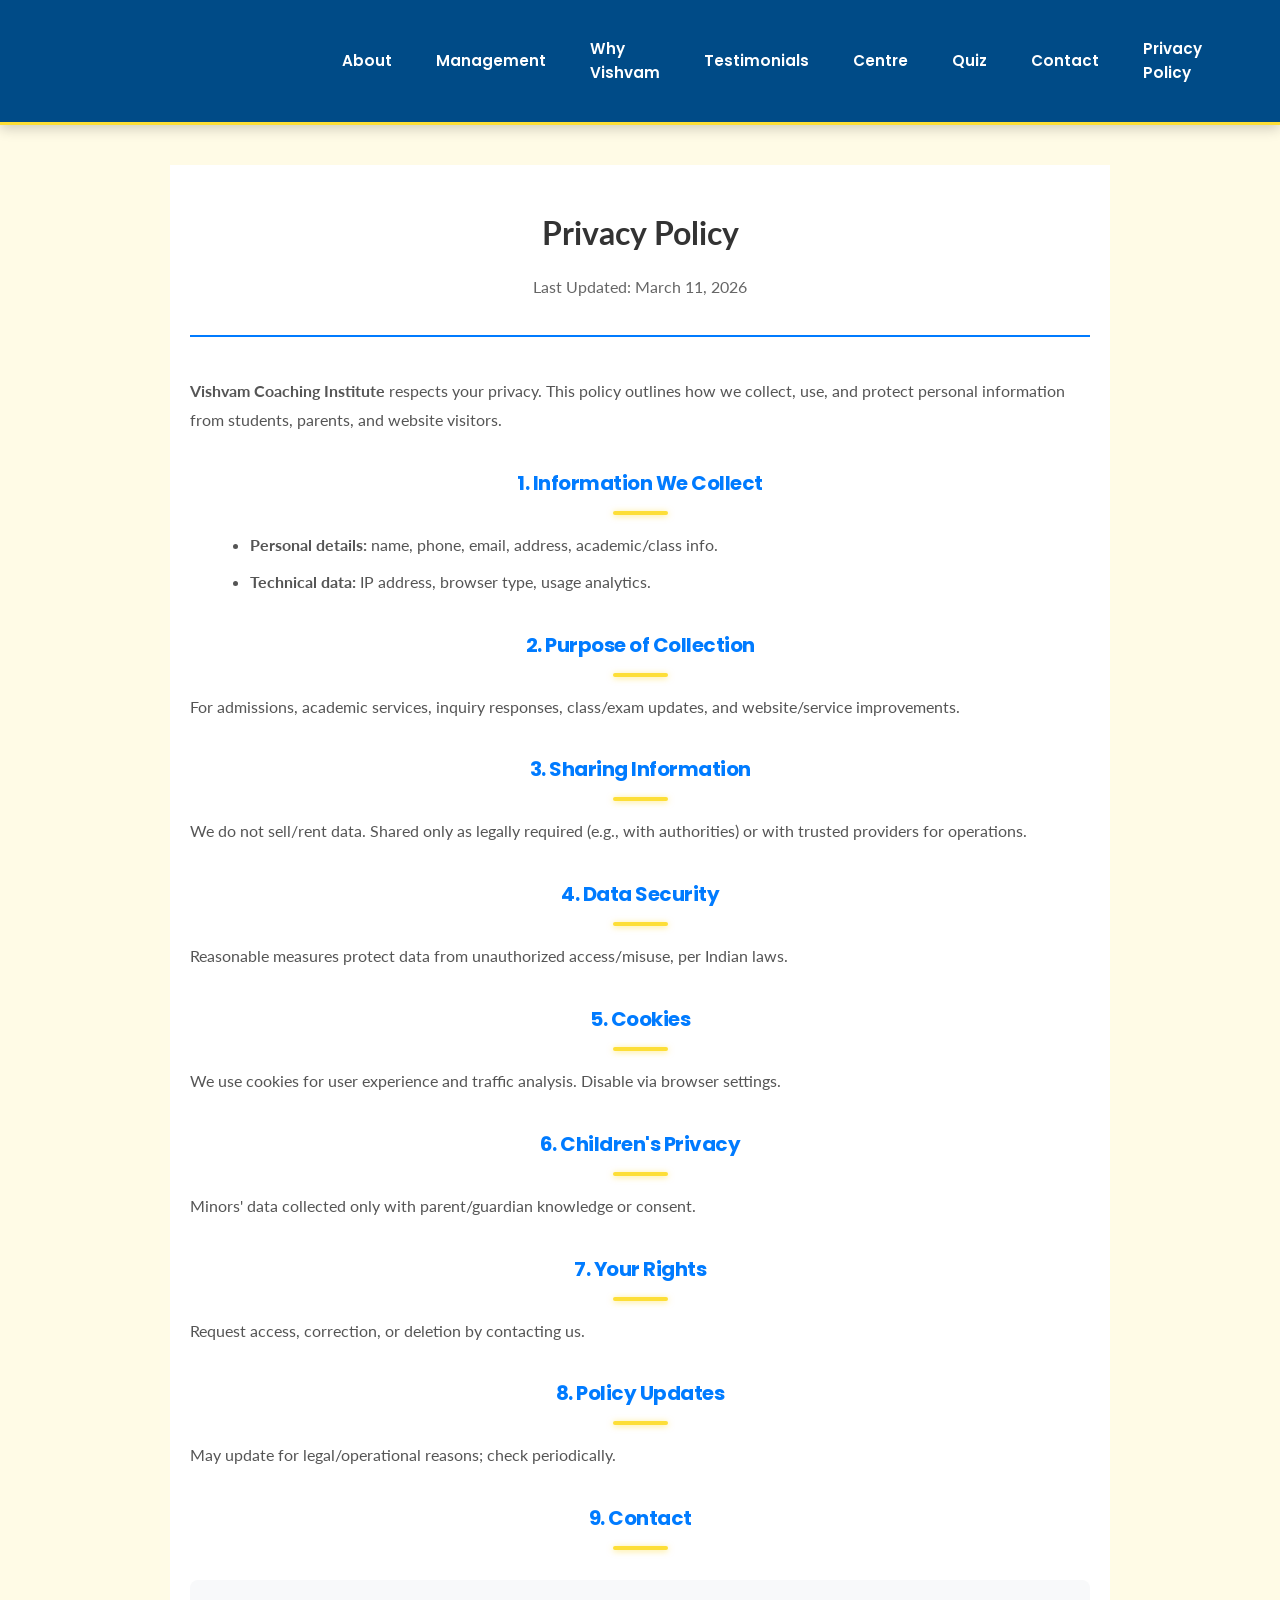
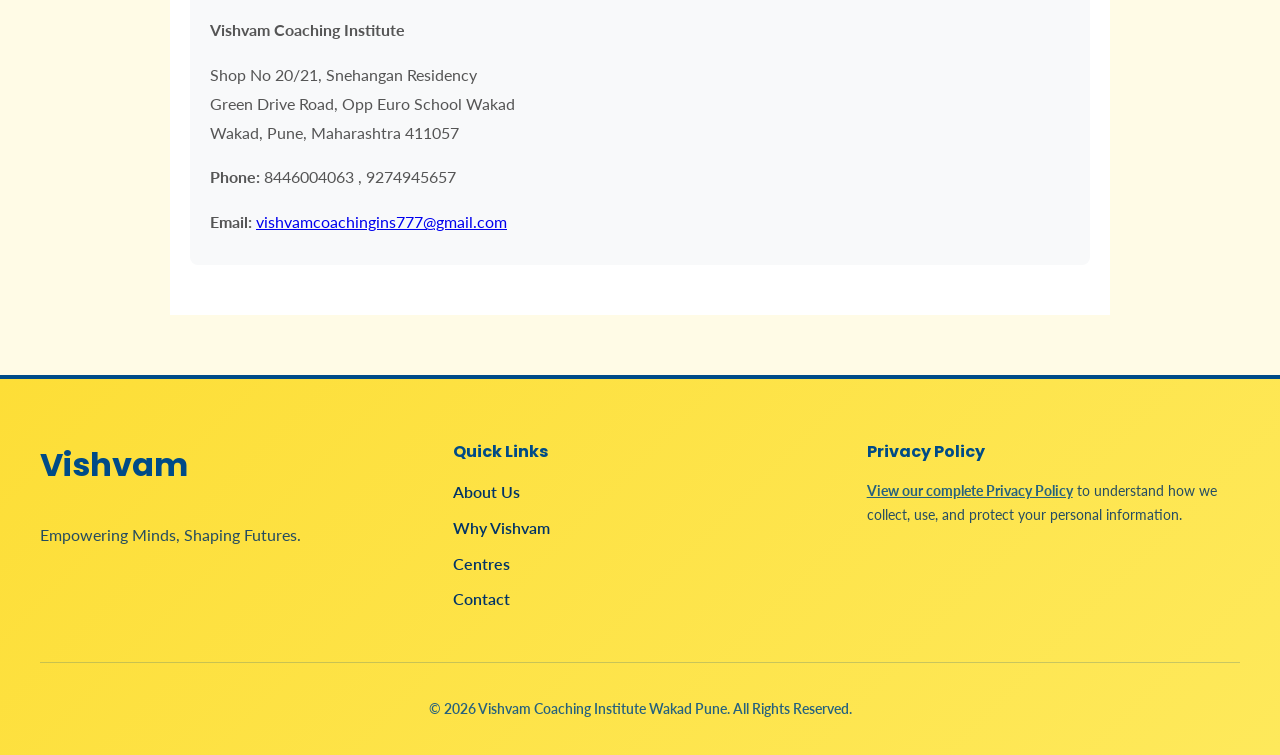
==== commit 538dd146: "fix" ====
--- a/privacy.html
+++ b/privacy.html
@@ -142,7 +142,7 @@
             <div class="contact-info">
                 <p><strong>Vishvam Coaching Institute</strong></p>
                 <p>Shop No 20/21, Snehangan Residency<br>Green Drive Road, Opp Euro School Wakad<br>Wakad, Pune, Maharashtra 411057</p>
-                <p><strong>Phone:</strong> 8446004063</p>
+                <p><strong>Phone:</strong> 8446004063 , 9274945657</p>
                 <p><strong>Email:</strong> <a href="mailto:vishvamcoachingins777@gmail.com">vishvamcoachingins777@gmail.com</a></p>
             </div>
         </div>
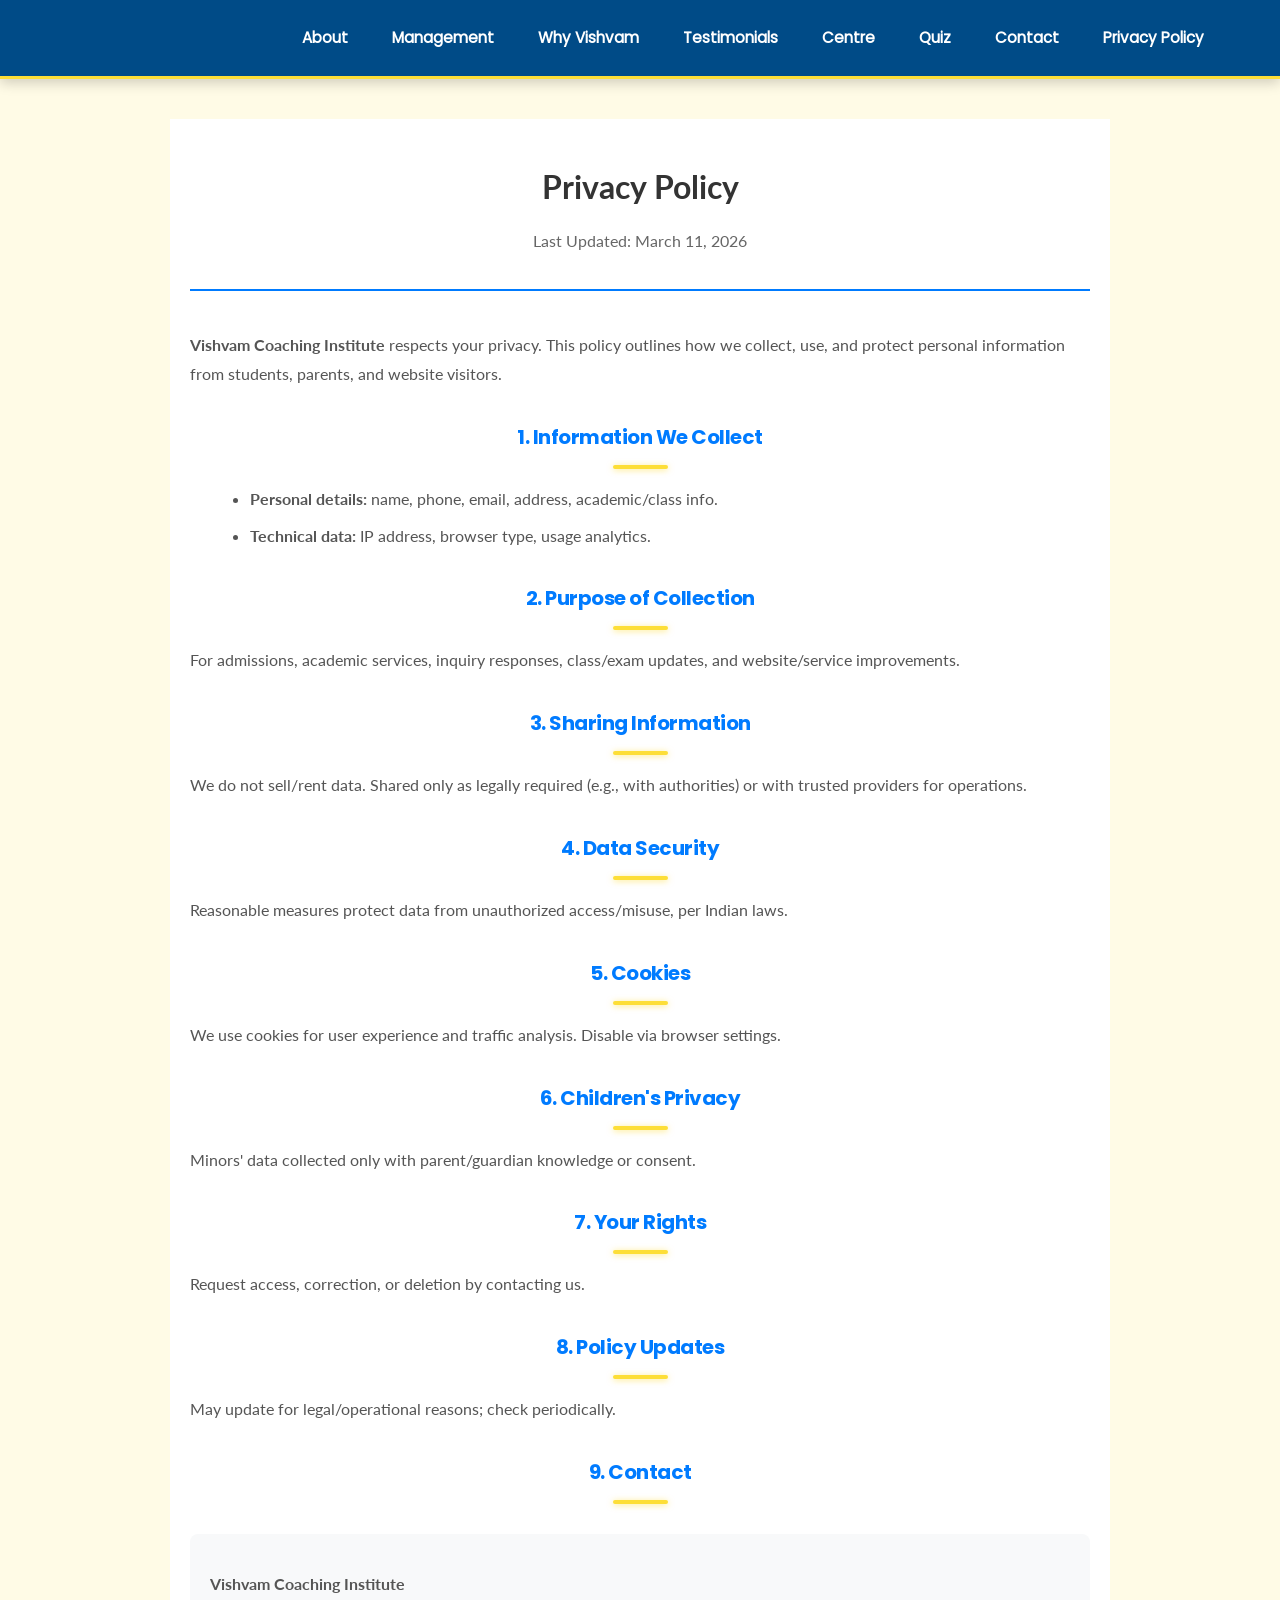
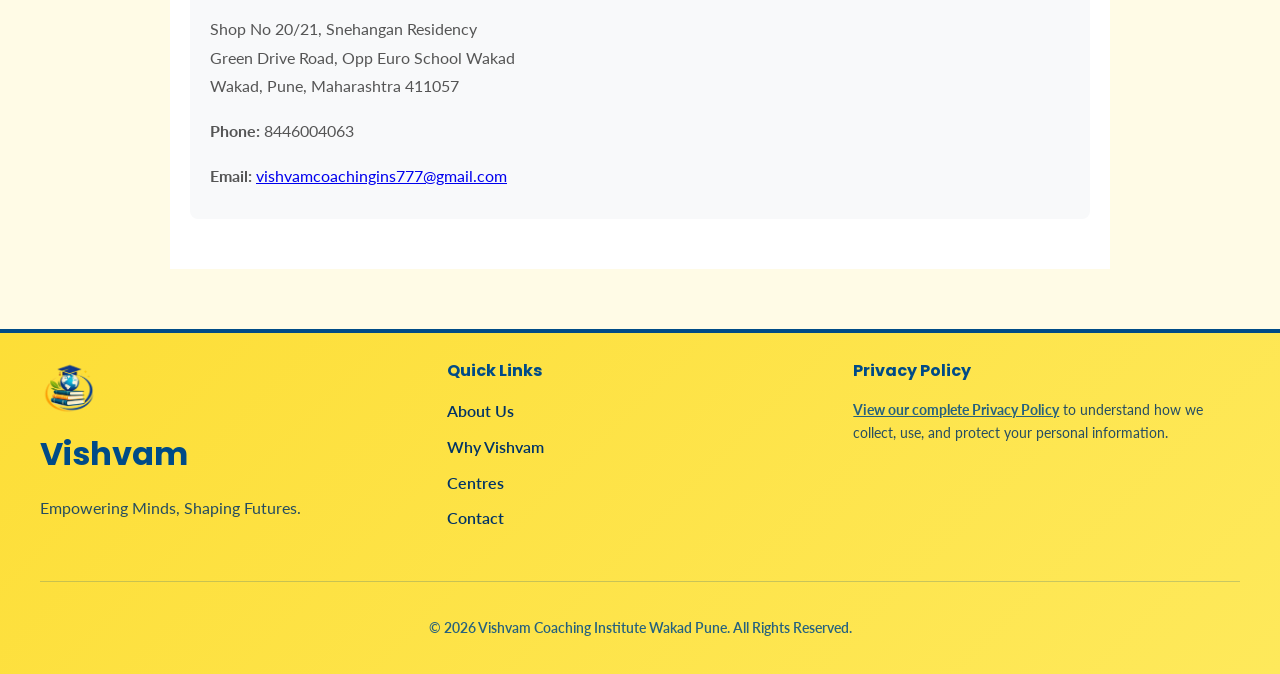
==== commit b2b478fd: "fix" ====
--- a/privacy.html
+++ b/privacy.html
@@ -65,7 +65,9 @@
 <body>
     <nav class="navbar">
         <div class="logo">
-            <a href="index.html">Vishvam Institute</a>
+            <a href="index.html">
+                <img src="logo.png" alt="Vishvam Logo" style="height: 40px; vertical-align: middle;">
+            </a>
         </div>
         <div class="hamburger" id="hamburger">
             <span></span>
@@ -142,7 +144,7 @@
             <div class="contact-info">
                 <p><strong>Vishvam Coaching Institute</strong></p>
                 <p>Shop No 20/21, Snehangan Residency<br>Green Drive Road, Opp Euro School Wakad<br>Wakad, Pune, Maharashtra 411057</p>
-                <p><strong>Phone:</strong> 8446004063 , 9274945657</p>
+                <p><strong>Phone:</strong> 8446004063</p>
                 <p><strong>Email:</strong> <a href="mailto:vishvamcoachingins777@gmail.com">vishvamcoachingins777@gmail.com</a></p>
             </div>
         </div>
@@ -151,6 +153,7 @@
     <footer class="modern-footer">
         <div class="footer-content">
             <div class="footer-brand">
+                <img src="logo.png" alt="Vishvam Logo" style="height: 60px; width: auto; margin-bottom: 10px; display: block;">
                 <h3>Vishvam</h3>
                 <p>Empowering Minds, Shaping Futures.</p>
             </div>
--- a/styles.css
+++ b/styles.css
@@ -24,6 +24,20 @@
     --text-mid: #444;
 }
 
+@font-face {
+    font-family: 'Poppins-Regular';
+    src: url('Poppins/Poppins-Regular.ttf') format('truetype');
+    font-weight: 400;
+    font-style: normal;
+}
+
+@font-face {
+    font-family: 'Poppins-Bold';
+    src: url('Poppins/Poppins-Bold.ttf') format('truetype');
+    font-weight: 700;
+    font-style: normal;
+}
+
 /* ---- Sticky Navbar Scroll Offset Fix ---- */
 /* Navbar is ~70px tall; this ensures anchor links scroll sections into full view */
 html {
@@ -69,7 +83,7 @@
     color: var(--yellow-main);
     font-size: 1.8em;
     font-weight: 900;
-    font-family: 'Poppins', sans-serif;
+    font-family: 'Poppins-Bold';
     text-decoration: none;
     letter-spacing: 1px;
 }
@@ -84,7 +98,7 @@
     color: white;
     text-decoration: none;
     font-weight: 600;
-    font-family: 'Poppins', sans-serif;
+    font-family: 'Poppins-Regular';
     font-size: 0.95em;
     padding: 8px 12px;
     border-radius: 5px;
@@ -148,7 +162,7 @@
     margin: 0;
     font-size: 3.5em;
     font-weight: 900;
-    font-family: 'Poppins', sans-serif;
+    font-family: 'Poppins-Bold';
     color: var(--blue-main);
     text-shadow: 1px 1px 4px rgba(0, 0, 0, 0.12);
     margin-bottom: 15px;
@@ -159,7 +173,7 @@
     font-weight: 600;
     margin-bottom: 30px;
     color: var(--blue-dark);
-    font-family: 'Lato', sans-serif;
+    font-family: 'Poppins-Regular';
 }
 
 .header-badges {
@@ -195,7 +209,7 @@
 .btn {
     padding: 12px 30px;
     border-radius: 50px;
-    font-family: 'Poppins', sans-serif;
+    font-family: 'Poppins-Bold';
     font-weight: 700;
     text-decoration: none;
     font-size: 1.1em;
@@ -273,7 +287,7 @@
     color: var(--blue-main);
     font-size: 2.2em;
     position: relative;
-    font-family: 'Poppins', sans-serif;
+    font-family: 'Poppins-Bold';
     font-weight: 700;
     letter-spacing: -0.5px;
 }
@@ -375,7 +389,7 @@
 .card h3 {
     margin: 0 0 10px 0;
     color: var(--blue-main);
-    font-family: 'Poppins', sans-serif;
+    font-family: 'Poppins-Bold';
     font-weight: 700;
     font-size: 1.3em;
 }
@@ -423,7 +437,7 @@
     text-align: center;
     font-weight: 600;
     font-size: 14px;
-    font-family: 'Poppins', sans-serif;
+    font-family: 'Poppins-Regular';
     transform: translateY(0);
     transition: transform 0.3s ease;
 }
@@ -516,14 +530,14 @@
     font-size: 1.3em;
     margin: 10px 0;
     letter-spacing: 2px;
-    font-family: 'Poppins', sans-serif;
+    font-family: 'Poppins-Bold';
 }
 
 .testimonial .name {
     color: var(--blue-main);
     font-size: 1.1em;
     margin-top: 15px;
-    font-family: 'Poppins', sans-serif;
+    font-family: 'Poppins-Bold';
     font-weight: 700;
 }
 
@@ -569,7 +583,7 @@
 }
 
 .contact-info h3 {
-    font-family: 'Poppins', sans-serif;
+    font-family: 'Poppins-Bold';
     color: var(--blue-main);
     font-size: 1.5em;
     margin-top: 0;
@@ -629,7 +643,7 @@
 .modern-footer {
     background: linear-gradient(135deg, var(--yellow-main) 0%, var(--yellow-mid) 100%);
     color: var(--blue-dark);
-    padding: 60px 20px 20px;
+    padding: 25px 20px 20px;
     margin-top: 60px;
     border-top: 4px solid var(--blue-main);
 }
@@ -639,7 +653,7 @@
     margin: auto;
     display: flex;
     flex-wrap: wrap;
-    gap: 40px;
+    gap: 20px;
     justify-content: space-between;
 }
 
@@ -650,9 +664,10 @@
 
 .footer-brand h3 {
     color: var(--blue-main);
-    font-family: 'Poppins', sans-serif;
+    font-family: 'Poppins-Bold';
     font-size: 2em;
     margin-top: 0;
+    margin-bottom: 2px;
 }
 
 .footer-brand p {
@@ -668,7 +683,7 @@
 .footer-links h4,
 .footer-legal h4 {
     color: var(--blue-main);
-    font-family: 'Poppins', sans-serif;
+    font-family: 'Poppins-Bold';
     margin-top: 0;
     margin-bottom: 15px;
 }
@@ -734,7 +749,7 @@
     font-weight: bold;
     box-shadow: 0 4px 12px rgba(0, 0, 0, 0.25);
     transition: transform 0.3s ease, box-shadow 0.3s ease;
-    font-family: 'Poppins', sans-serif;
+    font-family: 'Poppins-Regular';
     z-index: 9;
     font-size: 14px;
 }
@@ -789,7 +804,7 @@
     margin-top: 30px;
     width: 100%;
     transition: all 0.3s ease;
-    font-family: 'Poppins', sans-serif;
+    font-family: 'Poppins-Regular';
     font-weight: 700;
     letter-spacing: 0.5px;
     box-shadow: 0 4px 16px var(--red-glow);
@@ -815,7 +830,7 @@
     font-weight: bold;
     color: var(--blue-main);
     margin: 20px 0;
-    font-family: 'Poppins', sans-serif;
+    font-family: 'Poppins-Bold';
 }
 
 .result-text {
@@ -835,7 +850,7 @@
     cursor: pointer;
     margin-top: 20px;
     transition: all 0.3s ease;
-    font-family: 'Poppins', sans-serif;
+    font-family: 'Poppins-Regular';
     font-weight: 700;
     box-shadow: 0 4px 14px var(--red-glow);
 }
@@ -852,7 +867,7 @@
     font-size: 1.1em;
     color: var(--blue-main);
     font-weight: bold;
-    font-family: 'Poppins', sans-serif;
+    font-family: 'Poppins-Regular';
     letter-spacing: 0.5px;
 }
 
@@ -882,7 +897,7 @@
 
 .why-content strong {
     color: var(--blue-main);
-    font-family: 'Poppins', sans-serif;
+    font-family: 'Poppins-Bold';
     font-weight: 700;
 }
 
@@ -970,7 +985,7 @@
     }
 
     .main-header h1 {
-        font-size: 1.8em;
+        font-size: 32px;
     }
 
     .main-header .tagline {
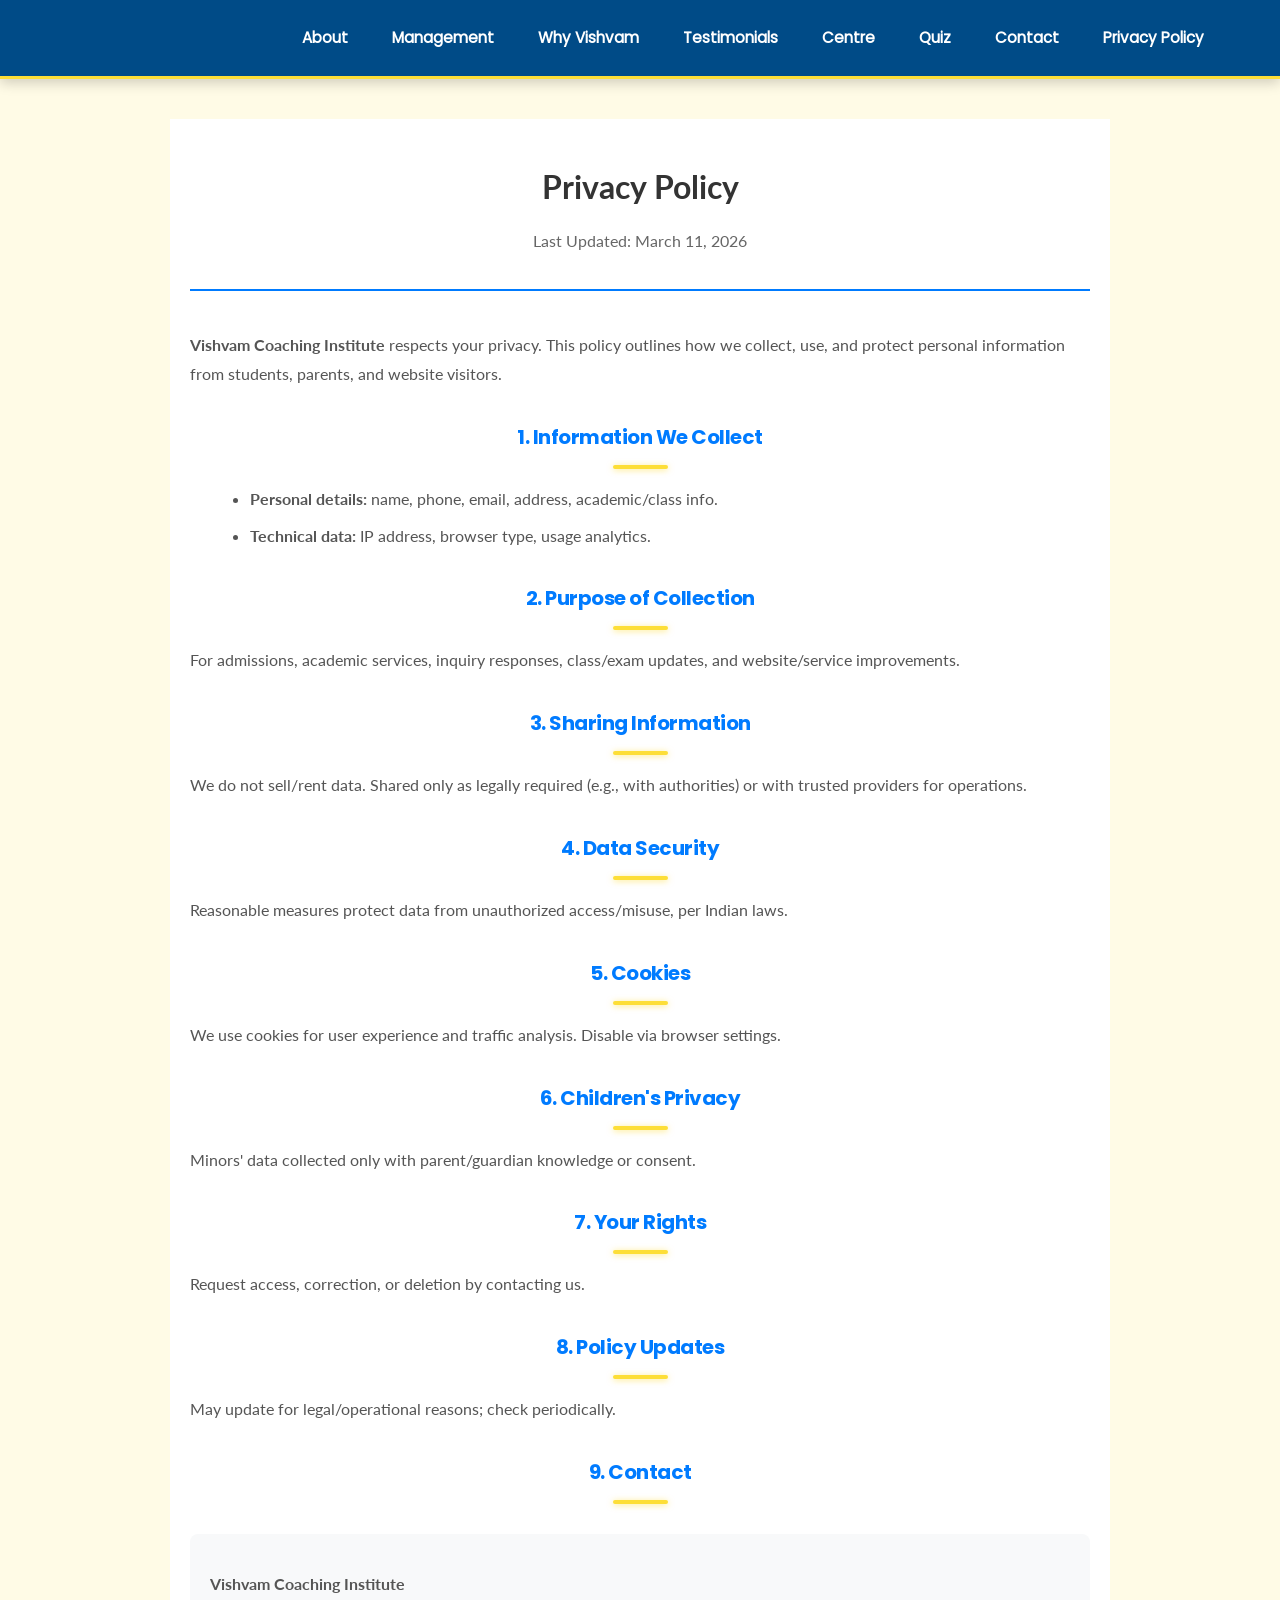
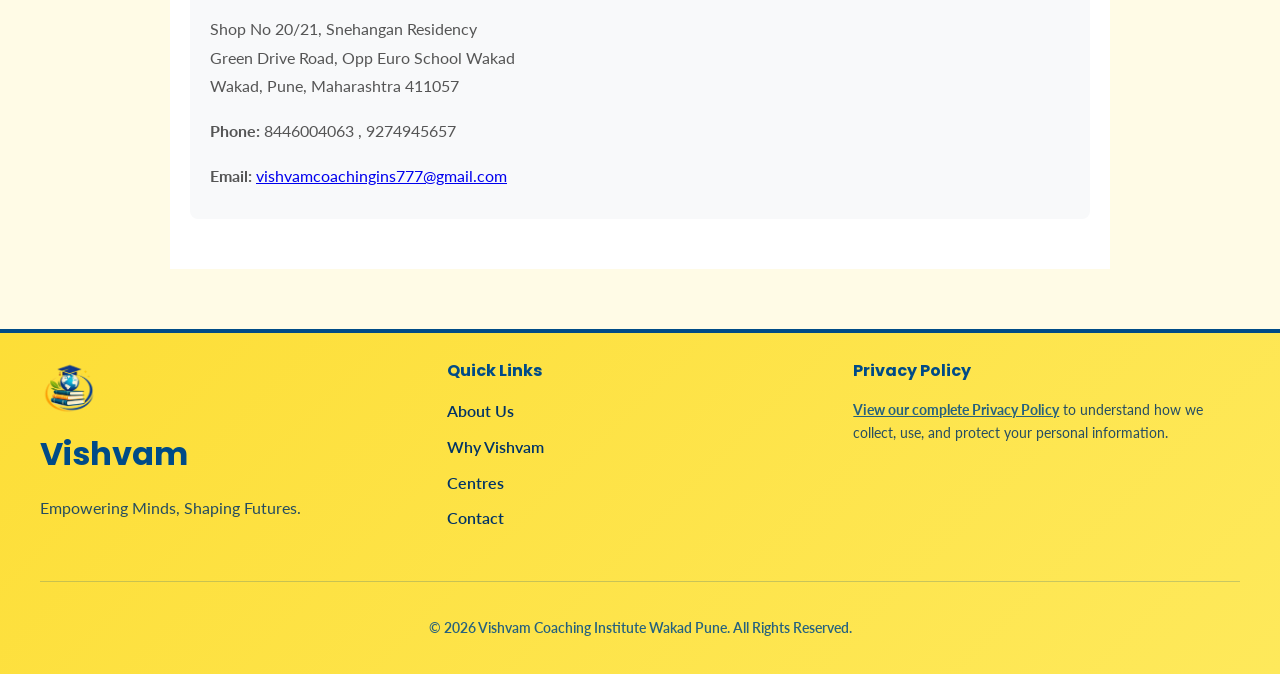
==== commit 096f3d23: "name no fix" ====
--- a/privacy.html
+++ b/privacy.html
@@ -144,7 +144,7 @@
             <div class="contact-info">
                 <p><strong>Vishvam Coaching Institute</strong></p>
                 <p>Shop No 20/21, Snehangan Residency<br>Green Drive Road, Opp Euro School Wakad<br>Wakad, Pune, Maharashtra 411057</p>
-                <p><strong>Phone:</strong> 8446004063</p>
+                <p><strong>Phone:</strong> 8446004063 , 9274945657</p>
                 <p><strong>Email:</strong> <a href="mailto:vishvamcoachingins777@gmail.com">vishvamcoachingins777@gmail.com</a></p>
             </div>
         </div>
